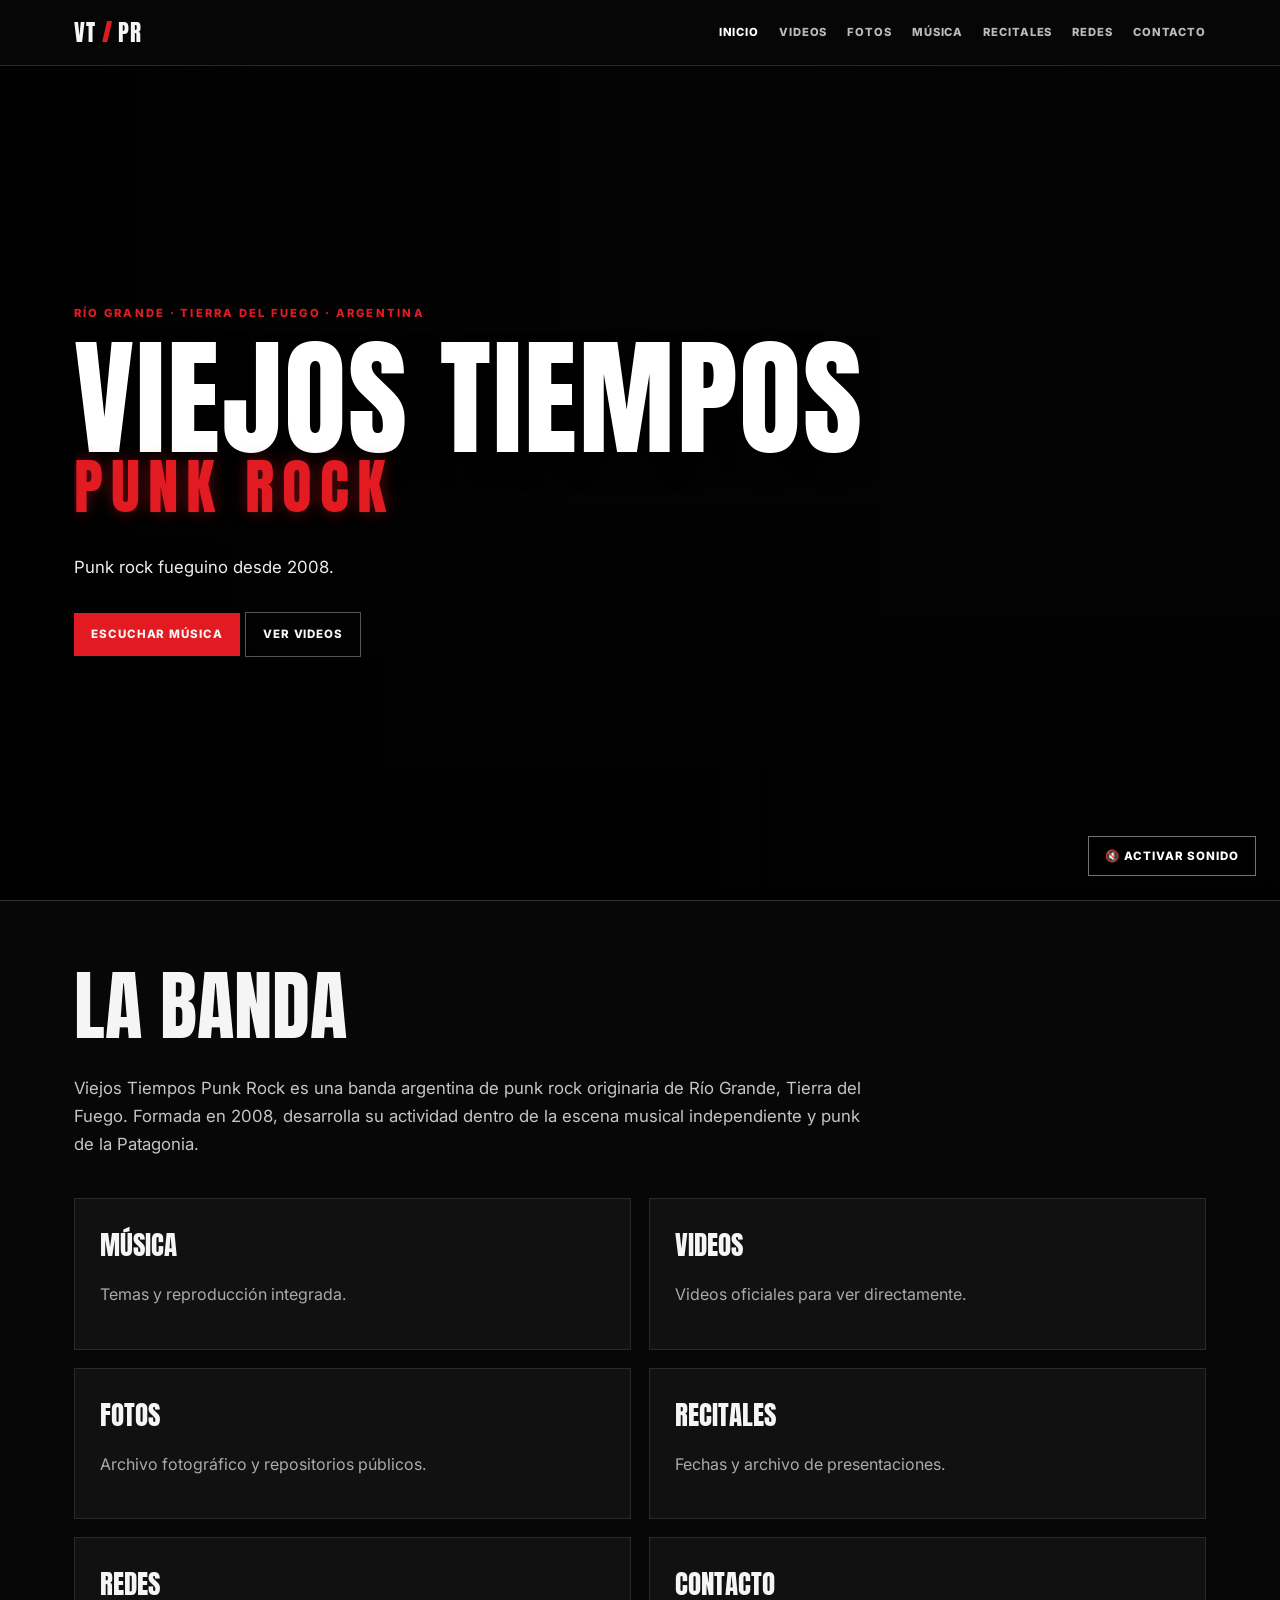
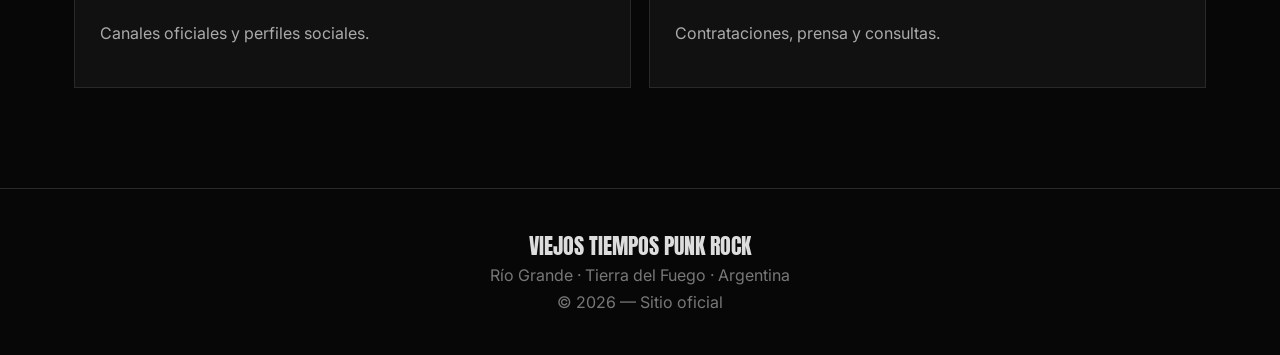
==== index.html @ c5696d88 "Refine hero title with Punk Rock light sweep" ====
<!doctype html><html lang="es"><head><meta charset="utf-8"><meta name="viewport" content="width=device-width,initial-scale=1"><title>Viejos Tiempos Punk Rock | Sitio Oficial</title><meta name="description" content="Viejos Tiempos Punk Rock — Río Grande, Tierra del Fuego, Argentina."><link rel="stylesheet" href="styles.css"><style>
.cinematic{min-height:calc(100vh - 65px);position:relative;overflow:hidden;background:#050505}.hero-video{position:absolute;inset:0;overflow:hidden;background:#050505}.hero-video video{position:absolute;inset:0;width:100%;height:100%;object-fit:cover}.hero-vignette{position:absolute;inset:0;background:linear-gradient(90deg,rgba(0,0,0,.86) 0%,rgba(0,0,0,.45) 50%,rgba(0,0,0,.25) 100%),linear-gradient(0deg,rgba(0,0,0,.8),transparent 55%);z-index:1}.hero-content{position:relative;z-index:2}.cinematic h1{text-shadow:0 5px 30px #000}.cinematic .lead{color:#eee}.hero-title{display:inline-flex;flex-direction:column;align-items:flex-start;position:relative;overflow:hidden;padding:10px 18px 14px 0}.hero-title span{position:relative;display:block;line-height:.86;text-transform:uppercase}.hero-title .title-main{font-size:1em;color:#fff;letter-spacing:.015em}.hero-title .title-sub{font-size:.48em;color:#e21b23;letter-spacing:.13em;margin-top:.12em;text-shadow:0 0 16px rgba(226,27,35,.42)}.hero-title:after{content:"";position:absolute;top:-25%;left:-38%;width:16%;height:150%;transform:skewX(-18deg);background:linear-gradient(90deg,transparent,rgba(255,255,255,.95),transparent);filter:blur(5px);opacity:0;pointer-events:none;animation:titleSweep 5.8s ease-in-out infinite}@keyframes titleSweep{0%,70%{left:-38%;opacity:0}76%{opacity:0}80%{opacity:.72}89%{left:118%;opacity:.12}94%,100%{left:118%;opacity:0}}@media(prefers-reduced-motion:reduce){.hero-title:after{animation:none}}.sound-toggle{position:absolute;right:24px;bottom:24px;z-index:4;background:rgba(0,0,0,.7);border:1px solid rgba(255,255,255,.45);color:#fff;padding:12px 16px;font:800 .72rem Inter,Arial,sans-serif;text-transform:uppercase;letter-spacing:.08em;cursor:pointer;backdrop-filter:blur(8px)}.sound-toggle:hover{border-color:#e21b23}.image-hero{background-size:cover;background-position:center;position:relative}.image-hero:after{content:"";position:absolute;inset:0;background:linear-gradient(90deg,rgba(0,0,0,.82),rgba(0,0,0,.3)),linear-gradient(0deg,rgba(0,0,0,.7),transparent)}.image-hero .hero-in{position:relative;z-index:1}
</style></head><body><nav class="top"><div class="nav"><a class="logo" href="index.html">VT <b>/</b> PR</a><div class="links"><a class="active" href="index.html">Inicio</a><a href="videos.html">Videos</a><a href="fotos.html">Fotos</a><a href="musica.html">Música</a><a href="recitales.html">Recitales</a><a href="redes.html">Redes</a><a href="contacto.html">Contacto</a></div></div></nav><header class="hero cinematic">
<div class="hero-video" aria-hidden="true"><video id="heroClip" autoplay muted loop playsinline preload="auto"><source src="hero/clip.mp4" type="video/mp4"></video></div>
<div class="hero-vignette"></div>
<div class="hero-in hero-content"><div class="eyebrow">Río Grande · Tierra del Fuego · Argentina</div><h1 class="hero-title"><span class="title-main">Viejos Tiempos</span><span class="title-sub">Punk Rock</span></h1><p class="lead">Punk rock fueguino desde 2008.</p><div style="margin-top:25px"><a class="btn" href="musica.html">Escuchar música</a><a class="btn alt" href="videos.html">Ver videos</a></div></div>
<button class="sound-toggle" id="soundToggle" type="button" aria-label="Activar sonido">🔇 Activar sonido</button>
</header>
<script>
(function(){const v=document.getElementById('heroClip'),b=document.getElementById('soundToggle');b.addEventListener('click',function(){v.muted=!v.muted;b.textContent=v.muted?'🔇 Activar sonido':'🔊 Silenciar';b.setAttribute('aria-label',v.muted?'Activar sonido':'Silenciar');if(!v.muted)v.play().catch(()=>{});});})();
</script>
<main><h2>La banda</h2><p class="lead">Viejos Tiempos Punk Rock es una banda argentina de punk rock originaria de Río Grande, Tierra del Fuego. Formada en 2008, desarrolla su actividad dentro de la escena musical independiente y punk de la Patagonia.</p><div class="grid" style="margin-top:40px"><a class="card" href="musica.html"><h3>Música</h3><p>Temas y reproducción integrada.</p></a><a class="card" href="videos.html"><h3>Videos</h3><p>Videos oficiales para ver directamente.</p></a><a class="card" href="fotos.html"><h3>Fotos</h3><p>Archivo fotográfico y repositorios públicos.</p></a><a class="card" href="recitales.html"><h3>Recitales</h3><p>Fechas y archivo de presentaciones.</p></a><a class="card" href="redes.html"><h3>Redes</h3><p>Canales oficiales y perfiles sociales.</p></a><a class="card" href="contacto.html"><h3>Contacto</h3><p>Contrataciones, prensa y consultas.</p></a></div></main><footer><div class="footname">VIEJOS TIEMPOS PUNK ROCK</div>Río Grande · Tierra del Fuego · Argentina<br>© 2026 — Sitio oficial</footer></body></html>
---- styles.css ----
@import url('https://fonts.googleapis.com/css2?family=Anton&family=Inter:wght@400;500;600;700;800&display=swap');
:root{--bg:#070707;--panel:#111;--text:#f5f5f5;--muted:#aaa;--red:#e21b23;--line:#292929;--max:1180px}*{box-sizing:border-box}html{scroll-behavior:smooth}body{margin:0;background:var(--bg);color:var(--text);font-family:Inter,Arial,sans-serif;line-height:1.65}a{color:inherit;text-decoration:none}.top{position:sticky;top:0;z-index:20;background:rgba(7,7,7,.95);backdrop-filter:blur(12px);border-bottom:1px solid var(--line)}.nav{max-width:var(--max);margin:auto;padding:15px 24px;display:flex;align-items:center;justify-content:space-between;gap:25px}.logo{font:1.45rem Anton,Impact,sans-serif;letter-spacing:.04em}.logo b{color:var(--red)}.links{display:flex;gap:20px;flex-wrap:wrap}.links a{font-size:.7rem;font-weight:800;text-transform:uppercase;letter-spacing:.08em;color:#bbb}.links a:hover,.active{color:#fff!important}.hero{min-height:52vh;display:flex;align-items:end;background:radial-gradient(circle at 70% 20%,#333 0,#111 38%,#070707 75%);border-bottom:1px solid #333}.hero-in{width:min(var(--max),100%);margin:auto;padding:70px 24px}.eyebrow{color:var(--red);font-size:.7rem;font-weight:800;letter-spacing:.2em;text-transform:uppercase}.hero h1{font:clamp(4rem,10vw,8rem)/.86 Anton,Impact,sans-serif;text-transform:uppercase;margin:10px 0}.hero h1 span{color:var(--red)}main{max-width:var(--max);margin:auto;padding:70px 24px 100px}h2{font:clamp(2.7rem,6vw,5rem)/.9 Anton,Impact,sans-serif;text-transform:uppercase;margin:0 0 35px}.lead{max-width:800px;color:#c5c5c5;font-size:1.05rem}.grid{display:grid;grid-template-columns:repeat(2,1fr);gap:18px}.card{background:var(--panel);border:1px solid var(--line);padding:25px}.card h3{font:1.7rem Anton,Impact,sans-serif;text-transform:uppercase;margin:0 0 8px}.card p{color:#aaa}.btn{display:inline-block;background:var(--red);padding:12px 17px;margin:5px 5px 5px 0;font-size:.72rem;font-weight:800;text-transform:uppercase;letter-spacing:.08em}.btn.alt{background:transparent;border:1px solid #555}.video-grid{display:grid;grid-template-columns:repeat(2,1fr);gap:22px}.video{background:var(--panel);border:1px solid var(--line);overflow:hidden}.video iframe{display:block;width:100%;aspect-ratio:16/9;border:0}.video h3{font:1.3rem Anton,Impact,sans-serif;text-transform:uppercase;padding:15px 18px;margin:0}.gallery{display:grid;grid-template-columns:repeat(3,1fr);gap:15px}.photo{background:#111;border:1px solid var(--line);overflow:hidden}.photo img{width:100%;aspect-ratio:4/3;object-fit:cover;display:block}.photo p{padding:12px 15px;margin:0;color:#aaa;font-size:.85rem}.tracklist{display:grid;gap:10px}.track{display:grid;grid-template-columns:55px 1fr auto;align-items:center;gap:15px;background:var(--panel);border:1px solid var(--line);padding:12px 15px}.num{color:var(--red);font-weight:800}.track span{color:#bbb}.track a{font-size:.7rem;font-weight:800;text-transform:uppercase;border:1px solid #555;padding:8px 10px}.spotify{margin:25px 0;border-radius:12px;overflow:hidden}.socials{display:grid;grid-template-columns:repeat(3,1fr);gap:15px}.social{padding:25px;background:var(--panel);border:1px solid var(--line);font:1.6rem Anton,Impact,sans-serif;text-transform:uppercase}.social small{display:block;font:12px Inter,Arial,sans-serif;color:#999;margin-top:5px}.contact{display:grid;grid-template-columns:1fr 1fr;gap:20px}.bigmail{font-size:clamp(1.3rem,3vw,2rem);word-break:break-word;color:#fff}.dates{border-top:1px solid var(--line)}.date{display:grid;grid-template-columns:120px 1fr auto;gap:20px;padding:22px 0;border-bottom:1px solid var(--line)}.date strong{color:var(--red);font-size:1.1rem}.date p{margin:0}.date small{color:#999}footer{border-top:1px solid var(--line);padding:40px 24px;text-align:center;color:#777}.footname{font:1.4rem Anton,Impact,sans-serif;color:#ddd}@media(max-width:750px){.grid,.video-grid,.gallery,.socials,.contact{grid-template-columns:1fr}.nav{align-items:flex-start}.links{gap:10px}.logo{display:none}.date{grid-template-columns:80px 1fr}.date a{grid-column:2}.track{grid-template-columns:35px 1fr}.track a{grid-column:2;justify-self:start}}.album-player{display:grid;grid-template-columns:330px 1fr;background:var(--panel);border:1px solid var(--line);margin:0 0 22px;min-height:330px}.album-art{padding:25px;display:flex;flex-direction:column;justify-content:flex-end;position:relative;overflow:hidden;background:linear-gradient(145deg,#303030,#090909);border-right:1px solid var(--line)}.album-art:after{content:"";position:absolute;width:220px;height:220px;border:35px solid var(--red);border-radius:50%;right:-90px;top:-70px}.album-year,.album-name{position:relative;z-index:1;font-family:Anton,Impact,sans-serif}.album-year{font-size:4rem;color:var(--red);line-height:.8}.album-name{font-size:2.6rem;line-height:.9;text-transform:uppercase}.album-info{padding:30px}.album-info h2{margin:5px 0;font-size:2.8rem}.album-info p{color:#aaa}.track-mini{display:grid;grid-template-columns:1fr 1fr;gap:8px;margin:15px 0}.track-mini a{background:#191919;border:1px solid #333;padding:10px 12px;color:#ddd;font-size:.78rem}.track-mini a:hover{border-color:var(--red);color:#fff}.spotify{margin:18px 0;border-radius:12px;overflow:hidden}@media(max-width:750px){.album-player{grid-template-columns:1fr}.album-art{min-height:260px;border-right:0;border-bottom:1px solid var(--line)}.track-mini{grid-template-columns:1fr}}
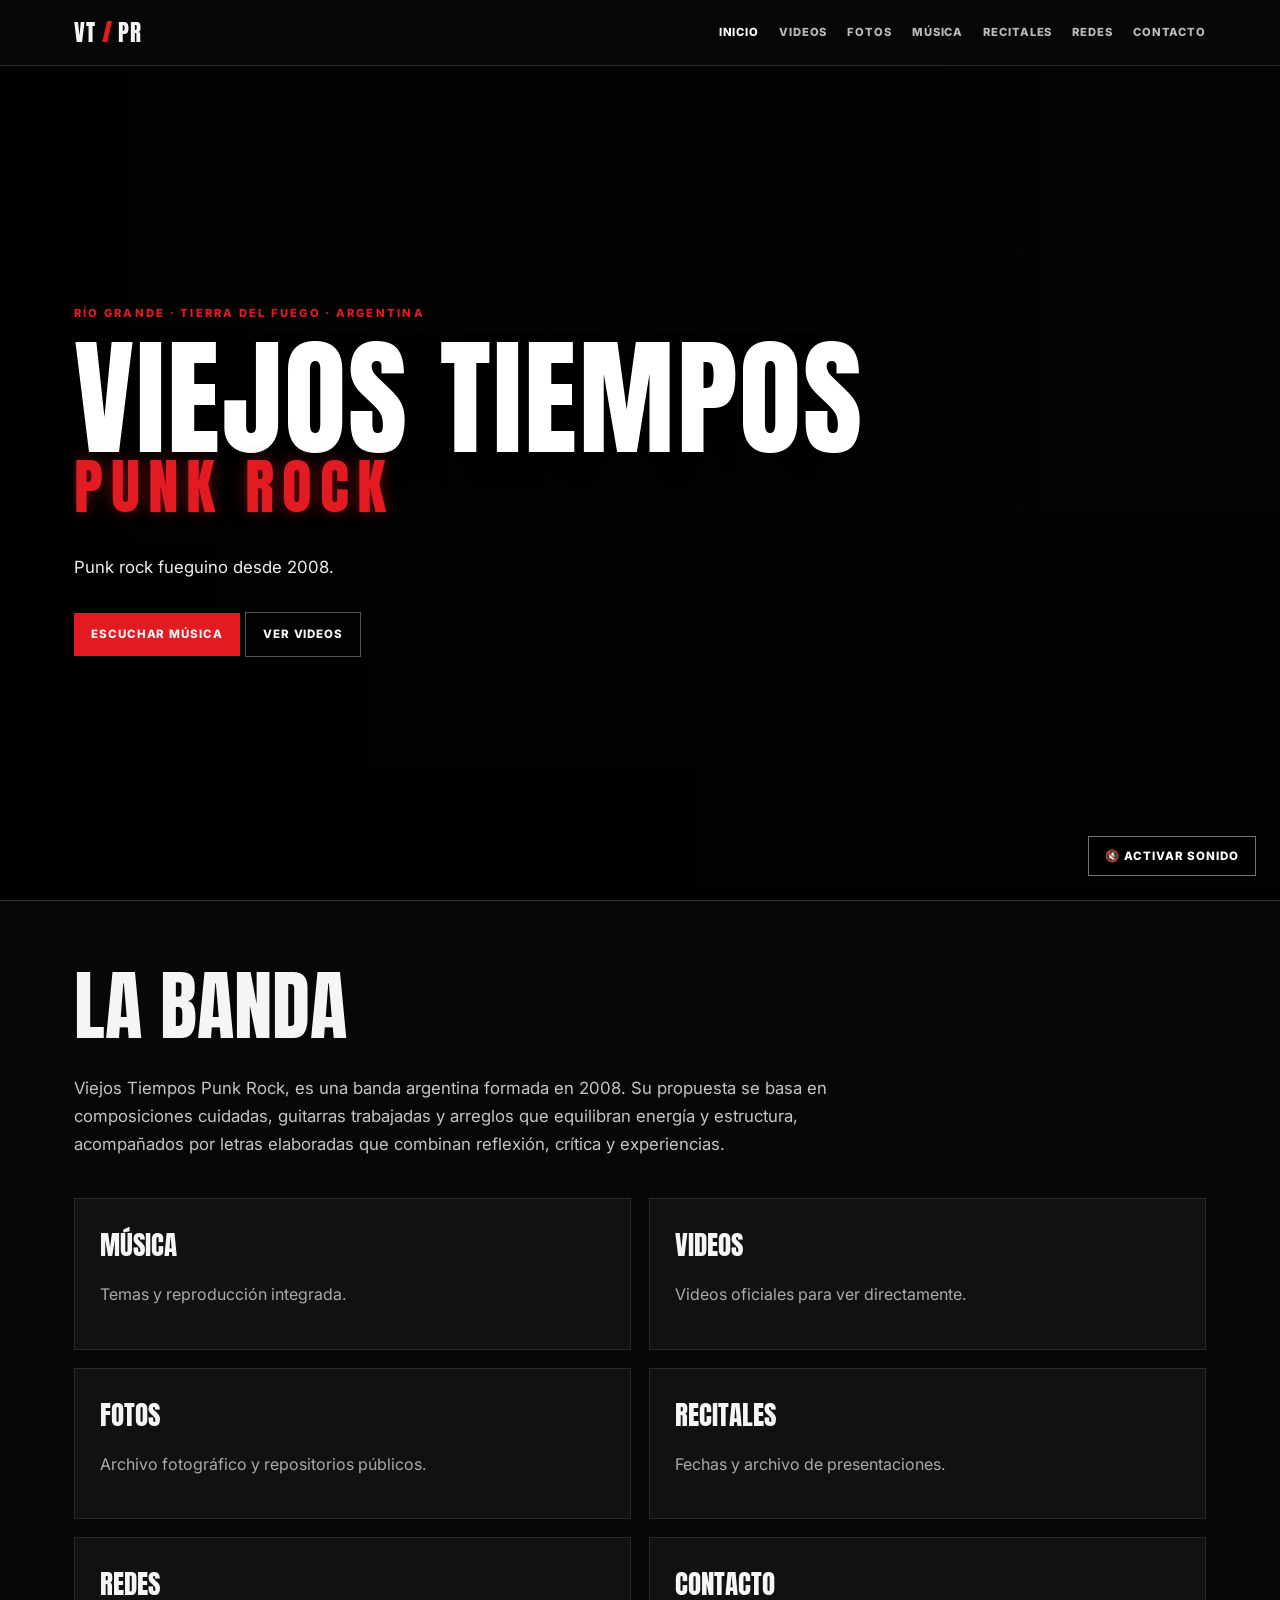
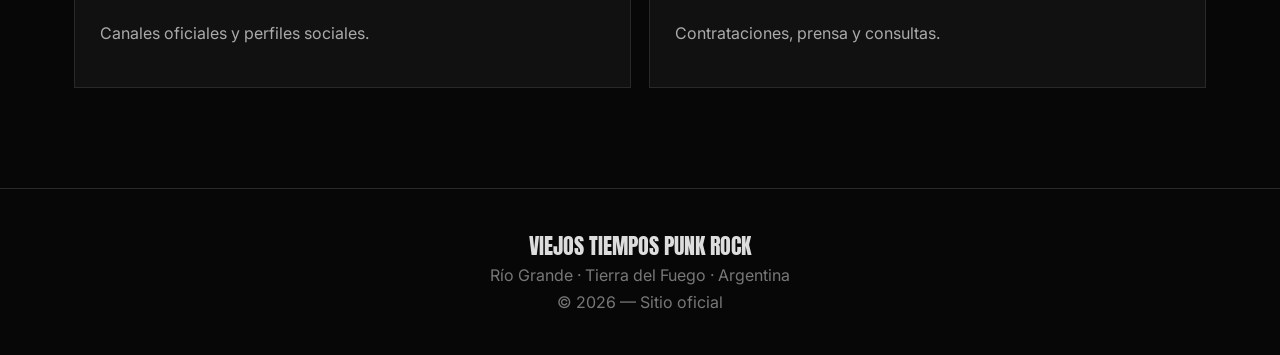
==== commit 096f91c6: "Actualizar presentación de la banda" ====
--- a/index.html
+++ b/index.html
@@ -1,5 +1,5 @@
 <!doctype html><html lang="es"><head><meta charset="utf-8"><meta name="viewport" content="width=device-width,initial-scale=1"><title>Viejos Tiempos Punk Rock | Sitio Oficial</title><meta name="description" content="Viejos Tiempos Punk Rock — Río Grande, Tierra del Fuego, Argentina."><link rel="stylesheet" href="styles.css"><style>
-.cinematic{min-height:calc(100vh - 65px);position:relative;overflow:hidden;background:#050505}.hero-video{position:absolute;inset:0;overflow:hidden;background:#050505}.hero-video video{position:absolute;inset:0;width:100%;height:100%;object-fit:cover}.hero-vignette{position:absolute;inset:0;background:linear-gradient(90deg,rgba(0,0,0,.86) 0%,rgba(0,0,0,.45) 50%,rgba(0,0,0,.25) 100%),linear-gradient(0deg,rgba(0,0,0,.8),transparent 55%);z-index:1}.hero-content{position:relative;z-index:2}.cinematic h1{text-shadow:0 5px 30px #000}.cinematic .lead{color:#eee}.hero-title{display:inline-flex;flex-direction:column;align-items:flex-start;position:relative;overflow:hidden;padding:10px 18px 14px 0}.hero-title span{position:relative;display:block;line-height:.86;text-transform:uppercase}.hero-title .title-main{font-size:1em;color:#fff;letter-spacing:.015em}.hero-title .title-sub{font-size:.48em;color:#e21b23;letter-spacing:.13em;margin-top:.12em;text-shadow:0 0 16px rgba(226,27,35,.42)}.hero-title:after{content:"";position:absolute;top:-25%;left:-38%;width:16%;height:150%;transform:skewX(-18deg);background:linear-gradient(90deg,transparent,rgba(255,255,255,.95),transparent);filter:blur(5px);opacity:0;pointer-events:none;animation:titleSweep 5.8s ease-in-out infinite}@keyframes titleSweep{0%,70%{left:-38%;opacity:0}76%{opacity:0}80%{opacity:.72}89%{left:118%;opacity:.12}94%,100%{left:118%;opacity:0}}@media(prefers-reduced-motion:reduce){.hero-title:after{animation:none}}.sound-toggle{position:absolute;right:24px;bottom:24px;z-index:4;background:rgba(0,0,0,.7);border:1px solid rgba(255,255,255,.45);color:#fff;padding:12px 16px;font:800 .72rem Inter,Arial,sans-serif;text-transform:uppercase;letter-spacing:.08em;cursor:pointer;backdrop-filter:blur(8px)}.sound-toggle:hover{border-color:#e21b23}.image-hero{background-size:cover;background-position:center;position:relative}.image-hero:after{content:"";position:absolute;inset:0;background:linear-gradient(90deg,rgba(0,0,0,.82),rgba(0,0,0,.3)),linear-gradient(0deg,rgba(0,0,0,.7),transparent)}.image-hero .hero-in{position:relative;z-index:1}
+.cinematic{min-height:calc(100vh - 65px);position:relative;overflow:hidden;background:#050505}.hero-video{position:absolute;inset:0;overflow:hidden;background:#050505}.hero-video video{position:absolute;inset:0;width:100%;height:100%;object-fit:cover}.hero-vignette{position:absolute;inset:0;background:linear-gradient(90deg,rgba(0,0,0,.86) 0%,rgba(0,0,0,.45) 50%,rgba(0,0,0,.25) 100%),linear-gradient(0deg,rgba(0,0,0,.8),transparent 55%);z-index:1}.hero-content{position:relative;z-index:2}.cinematic h1{text-shadow:0 5px 30px #000}.cinematic .lead{color:#eee}.hero-title{display:inline-flex;flex-direction:column;align-items:flex-start;position:relative;overflow:hidden;padding:10px 18px 14px 0}.hero-title span{position:relative;display:block;line-height:.86;text-transform:uppercase}.hero-title .title-main{font-size:1em;color:#fff;letter-spacing:.015em}.hero-title .title-sub{font-size:.48em;color:#e21b23;letter-spacing:.13em;margin-top:.12em;text-shadow:0 0 16px rgba(226,27,35,.42)}.hero-title .title-main,.hero-title .title-sub{animation:titleGlow 5.5s ease-in-out infinite}.hero-title .title-sub{animation-delay:.25s}@keyframes titleGlow{0%,68%,100%{filter:brightness(1);text-shadow:inherit}76%{filter:brightness(1.12);text-shadow:0 0 10px rgba(255,255,255,.2),0 0 24px rgba(255,255,255,.08)}82%{filter:brightness(1.35);text-shadow:0 0 14px rgba(255,255,255,.42),0 0 32px rgba(255,255,255,.14)}88%{filter:brightness(1);text-shadow:inherit}}@media(prefers-reduced-motion:reduce){.hero-title .title-main,.hero-title .title-sub{animation:none}}.sound-toggle{position:absolute;right:24px;bottom:24px;z-index:4;background:rgba(0,0,0,.7);border:1px solid rgba(255,255,255,.45);color:#fff;padding:12px 16px;font:800 .72rem Inter,Arial,sans-serif;text-transform:uppercase;letter-spacing:.08em;cursor:pointer;backdrop-filter:blur(8px)}.sound-toggle:hover{border-color:#e21b23}.image-hero{background-size:cover;background-position:center;position:relative}.image-hero:after{content:"";position:absolute;inset:0;background:linear-gradient(90deg,rgba(0,0,0,.82),rgba(0,0,0,.3)),linear-gradient(0deg,rgba(0,0,0,.7),transparent)}.image-hero .hero-in{position:relative;z-index:1}
 </style></head><body><nav class="top"><div class="nav"><a class="logo" href="index.html">VT <b>/</b> PR</a><div class="links"><a class="active" href="index.html">Inicio</a><a href="videos.html">Videos</a><a href="fotos.html">Fotos</a><a href="musica.html">Música</a><a href="recitales.html">Recitales</a><a href="redes.html">Redes</a><a href="contacto.html">Contacto</a></div></div></nav><header class="hero cinematic">
 <div class="hero-video" aria-hidden="true"><video id="heroClip" autoplay muted loop playsinline preload="auto"><source src="hero/clip.mp4" type="video/mp4"></video></div>
 <div class="hero-vignette"></div>
@@ -9,4 +9,4 @@
 <script>
 (function(){const v=document.getElementById('heroClip'),b=document.getElementById('soundToggle');b.addEventListener('click',function(){v.muted=!v.muted;b.textContent=v.muted?'🔇 Activar sonido':'🔊 Silenciar';b.setAttribute('aria-label',v.muted?'Activar sonido':'Silenciar');if(!v.muted)v.play().catch(()=>{});});})();
 </script>
-<main><h2>La banda</h2><p class="lead">Viejos Tiempos Punk Rock es una banda argentina de punk rock originaria de Río Grande, Tierra del Fuego. Formada en 2008, desarrolla su actividad dentro de la escena musical independiente y punk de la Patagonia.</p><div class="grid" style="margin-top:40px"><a class="card" href="musica.html"><h3>Música</h3><p>Temas y reproducción integrada.</p></a><a class="card" href="videos.html"><h3>Videos</h3><p>Videos oficiales para ver directamente.</p></a><a class="card" href="fotos.html"><h3>Fotos</h3><p>Archivo fotográfico y repositorios públicos.</p></a><a class="card" href="recitales.html"><h3>Recitales</h3><p>Fechas y archivo de presentaciones.</p></a><a class="card" href="redes.html"><h3>Redes</h3><p>Canales oficiales y perfiles sociales.</p></a><a class="card" href="contacto.html"><h3>Contacto</h3><p>Contrataciones, prensa y consultas.</p></a></div></main><footer><div class="footname">VIEJOS TIEMPOS PUNK ROCK</div>Río Grande · Tierra del Fuego · Argentina<br>© 2026 — Sitio oficial</footer></body></html>+<main><h2>La banda</h2><p class="lead">Viejos Tiempos Punk Rock, es una banda argentina formada en 2008. Su propuesta se basa en composiciones cuidadas, guitarras trabajadas y arreglos que equilibran energía y estructura, acompañados por letras elaboradas que combinan reflexión, crítica y experiencias.</p><div class="grid" style="margin-top:40px"><a class="card" href="musica.html"><h3>Música</h3><p>Temas y reproducción integrada.</p></a><a class="card" href="videos.html"><h3>Videos</h3><p>Videos oficiales para ver directamente.</p></a><a class="card" href="fotos.html"><h3>Fotos</h3><p>Archivo fotográfico y repositorios públicos.</p></a><a class="card" href="recitales.html"><h3>Recitales</h3><p>Fechas y archivo de presentaciones.</p></a><a class="card" href="redes.html"><h3>Redes</h3><p>Canales oficiales y perfiles sociales.</p></a><a class="card" href="contacto.html"><h3>Contacto</h3><p>Contrataciones, prensa y consultas.</p></a></div></main><footer><div class="footname">VIEJOS TIEMPOS PUNK ROCK</div>Río Grande · Tierra del Fuego · Argentina<br>© 2026 — Sitio oficial</footer></body></html>
--- a/styles.css
+++ b/styles.css
@@ -1,2 +1,3 @@
 @import url('https://fonts.googleapis.com/css2?family=Anton&family=Inter:wght@400;500;600;700;800&display=swap');
-:root{--bg:#070707;--panel:#111;--text:#f5f5f5;--muted:#aaa;--red:#e21b23;--line:#292929;--max:1180px}*{box-sizing:border-box}html{scroll-behavior:smooth}body{margin:0;background:var(--bg);color:var(--text);font-family:Inter,Arial,sans-serif;line-height:1.65}a{color:inherit;text-decoration:none}.top{position:sticky;top:0;z-index:20;background:rgba(7,7,7,.95);backdrop-filter:blur(12px);border-bottom:1px solid var(--line)}.nav{max-width:var(--max);margin:auto;padding:15px 24px;display:flex;align-items:center;justify-content:space-between;gap:25px}.logo{font:1.45rem Anton,Impact,sans-serif;letter-spacing:.04em}.logo b{color:var(--red)}.links{display:flex;gap:20px;flex-wrap:wrap}.links a{font-size:.7rem;font-weight:800;text-transform:uppercase;letter-spacing:.08em;color:#bbb}.links a:hover,.active{color:#fff!important}.hero{min-height:52vh;display:flex;align-items:end;background:radial-gradient(circle at 70% 20%,#333 0,#111 38%,#070707 75%);border-bottom:1px solid #333}.hero-in{width:min(var(--max),100%);margin:auto;padding:70px 24px}.eyebrow{color:var(--red);font-size:.7rem;font-weight:800;letter-spacing:.2em;text-transform:uppercase}.hero h1{font:clamp(4rem,10vw,8rem)/.86 Anton,Impact,sans-serif;text-transform:uppercase;margin:10px 0}.hero h1 span{color:var(--red)}main{max-width:var(--max);margin:auto;padding:70px 24px 100px}h2{font:clamp(2.7rem,6vw,5rem)/.9 Anton,Impact,sans-serif;text-transform:uppercase;margin:0 0 35px}.lead{max-width:800px;color:#c5c5c5;font-size:1.05rem}.grid{display:grid;grid-template-columns:repeat(2,1fr);gap:18px}.card{background:var(--panel);border:1px solid var(--line);padding:25px}.card h3{font:1.7rem Anton,Impact,sans-serif;text-transform:uppercase;margin:0 0 8px}.card p{color:#aaa}.btn{display:inline-block;background:var(--red);padding:12px 17px;margin:5px 5px 5px 0;font-size:.72rem;font-weight:800;text-transform:uppercase;letter-spacing:.08em}.btn.alt{background:transparent;border:1px solid #555}.video-grid{display:grid;grid-template-columns:repeat(2,1fr);gap:22px}.video{background:var(--panel);border:1px solid var(--line);overflow:hidden}.video iframe{display:block;width:100%;aspect-ratio:16/9;border:0}.video h3{font:1.3rem Anton,Impact,sans-serif;text-transform:uppercase;padding:15px 18px;margin:0}.gallery{display:grid;grid-template-columns:repeat(3,1fr);gap:15px}.photo{background:#111;border:1px solid var(--line);overflow:hidden}.photo img{width:100%;aspect-ratio:4/3;object-fit:cover;display:block}.photo p{padding:12px 15px;margin:0;color:#aaa;font-size:.85rem}.tracklist{display:grid;gap:10px}.track{display:grid;grid-template-columns:55px 1fr auto;align-items:center;gap:15px;background:var(--panel);border:1px solid var(--line);padding:12px 15px}.num{color:var(--red);font-weight:800}.track span{color:#bbb}.track a{font-size:.7rem;font-weight:800;text-transform:uppercase;border:1px solid #555;padding:8px 10px}.spotify{margin:25px 0;border-radius:12px;overflow:hidden}.socials{display:grid;grid-template-columns:repeat(3,1fr);gap:15px}.social{padding:25px;background:var(--panel);border:1px solid var(--line);font:1.6rem Anton,Impact,sans-serif;text-transform:uppercase}.social small{display:block;font:12px Inter,Arial,sans-serif;color:#999;margin-top:5px}.contact{display:grid;grid-template-columns:1fr 1fr;gap:20px}.bigmail{font-size:clamp(1.3rem,3vw,2rem);word-break:break-word;color:#fff}.dates{border-top:1px solid var(--line)}.date{display:grid;grid-template-columns:120px 1fr auto;gap:20px;padding:22px 0;border-bottom:1px solid var(--line)}.date strong{color:var(--red);font-size:1.1rem}.date p{margin:0}.date small{color:#999}footer{border-top:1px solid var(--line);padding:40px 24px;text-align:center;color:#777}.footname{font:1.4rem Anton,Impact,sans-serif;color:#ddd}@media(max-width:750px){.grid,.video-grid,.gallery,.socials,.contact{grid-template-columns:1fr}.nav{align-items:flex-start}.links{gap:10px}.logo{display:none}.date{grid-template-columns:80px 1fr}.date a{grid-column:2}.track{grid-template-columns:35px 1fr}.track a{grid-column:2;justify-self:start}}.album-player{display:grid;grid-template-columns:330px 1fr;background:var(--panel);border:1px solid var(--line);margin:0 0 22px;min-height:330px}.album-art{padding:25px;display:flex;flex-direction:column;justify-content:flex-end;position:relative;overflow:hidden;background:linear-gradient(145deg,#303030,#090909);border-right:1px solid var(--line)}.album-art:after{content:"";position:absolute;width:220px;height:220px;border:35px solid var(--red);border-radius:50%;right:-90px;top:-70px}.album-year,.album-name{position:relative;z-index:1;font-family:Anton,Impact,sans-serif}.album-year{font-size:4rem;color:var(--red);line-height:.8}.album-name{font-size:2.6rem;line-height:.9;text-transform:uppercase}.album-info{padding:30px}.album-info h2{margin:5px 0;font-size:2.8rem}.album-info p{color:#aaa}.track-mini{display:grid;grid-template-columns:1fr 1fr;gap:8px;margin:15px 0}.track-mini a{background:#191919;border:1px solid #333;padding:10px 12px;color:#ddd;font-size:.78rem}.track-mini a:hover{border-color:var(--red);color:#fff}.spotify{margin:18px 0;border-radius:12px;overflow:hidden}@media(max-width:750px){.album-player{grid-template-columns:1fr}.album-art{min-height:260px;border-right:0;border-bottom:1px solid var(--line)}.track-mini{grid-template-columns:1fr}}+:root{--bg:#070707;--panel:#111;--text:#f5f5f5;--muted:#aaa;--red:#e21b23;--line:#292929;--max:1180px}*{box-sizing:border-box}html{scroll-behavior:smooth}body{margin:0;background:var(--bg);color:var(--text);font-family:Inter,Arial,sans-serif;line-height:1.65}a{color:inherit;text-decoration:none}.top{position:sticky;top:0;z-index:20;background:rgba(7,7,7,.95);backdrop-filter:blur(12px);border-bottom:1px solid var(--line)}.nav{max-width:var(--max);margin:auto;padding:15px 24px;display:flex;align-items:center;justify-content:space-between;gap:25px}.logo{font:1.45rem Anton,Impact,sans-serif;letter-spacing:.04em}.logo b{color:var(--red)}.links{display:flex;gap:20px;flex-wrap:wrap}.links a{font-size:.7rem;font-weight:800;text-transform:uppercase;letter-spacing:.08em;color:#bbb;transition:color .5s ease}.links a:hover,.active{color:#fff!important}.hero{min-height:52vh;display:flex;align-items:end;background:radial-gradient(circle at 70% 20%,#333 0,#111 38%,#070707 75%);border-bottom:1px solid #333}.hero-in{width:min(var(--max),100%);margin:auto;padding:70px 24px}.eyebrow{color:var(--red);font-size:.7rem;font-weight:800;letter-spacing:.2em;text-transform:uppercase}.hero h1{font:clamp(4rem,10vw,8rem)/.86 Anton,Impact,sans-serif;text-transform:uppercase;margin:10px 0}.hero h1 span{color:var(--red)}main{max-width:var(--max);margin:auto;padding:70px 24px 100px}h2{font:clamp(2.7rem,6vw,5rem)/.9 Anton,Impact,sans-serif;text-transform:uppercase;margin:0 0 35px}.lead{max-width:800px;color:#c5c5c5;font-size:1.05rem}.grid{display:grid;grid-template-columns:repeat(2,1fr);gap:18px}.card{background:var(--panel);border:1px solid var(--line);padding:25px}.card h3{font:1.7rem Anton,Impact,sans-serif;text-transform:uppercase;margin:0 0 8px}.card p{color:#aaa}.btn{display:inline-block;background:var(--red);padding:12px 17px;margin:5px 5px 5px 0;font-size:.72rem;font-weight:800;text-transform:uppercase;letter-spacing:.08em}.btn.alt{background:transparent;border:1px solid #555}.video-grid{display:grid;grid-template-columns:repeat(2,1fr);gap:22px}.video{background:var(--panel);border:1px solid var(--line);overflow:hidden}.video iframe{display:block;width:100%;aspect-ratio:16/9;border:0}.video h3{font:1.3rem Anton,Impact,sans-serif;text-transform:uppercase;padding:15px 18px;margin:0}.gallery{display:grid;grid-template-columns:repeat(3,1fr);gap:15px}.photo{background:#111;border:1px solid var(--line);overflow:hidden}.photo img{width:100%;aspect-ratio:4/3;object-fit:cover;display:block}.photo p{padding:12px 15px;margin:0;color:#aaa;font-size:.85rem}.tracklist{display:grid;gap:10px}.track{display:grid;grid-template-columns:55px 1fr auto;align-items:center;gap:15px;background:var(--panel);border:1px solid var(--line);padding:12px 15px}.num{color:var(--red);font-weight:800}.track span{color:#bbb}.track a{font-size:.7rem;font-weight:800;text-transform:uppercase;border:1px solid #555;padding:8px 10px}.spotify{margin:25px 0;border-radius:12px;overflow:hidden}.socials{display:grid;grid-template-columns:repeat(3,1fr);gap:15px}.social{padding:25px;background:var(--panel);border:1px solid var(--line);font:1.6rem Anton,Impact,sans-serif;text-transform:uppercase}.social small{display:block;font:12px Inter,Arial,sans-serif;color:#999;margin-top:5px}.contact{display:grid;grid-template-columns:1fr 1fr;gap:20px}.bigmail{font-size:clamp(1.3rem,3vw,2rem);word-break:break-word;color:#fff}.dates{border-top:1px solid var(--line)}.date{display:grid;grid-template-columns:120px 1fr auto;gap:20px;padding:22px 0;border-bottom:1px solid var(--line)}.date strong{color:var(--red);font-size:1.1rem}.date p{margin:0}.date small{color:#999}footer{border-top:1px solid var(--line);padding:40px 24px;text-align:center;color:#777}.footname{font:1.4rem Anton,Impact,sans-serif;color:#ddd}@media(max-width:750px){.grid,.video-grid,.gallery,.socials,.contact{grid-template-columns:1fr}.nav{align-items:flex-start}.links{gap:10px}.logo{display:none}.date{grid-template-columns:80px 1fr}.date a{grid-column:2}.track{grid-template-columns:35px 1fr}.track a{grid-column:2;justify-self:start}}.album-player{display:grid;grid-template-columns:330px 1fr;background:var(--panel);border:1px solid var(--line);margin:0 0 22px;min-height:330px}.album-art{padding:25px;display:flex;flex-direction:column;justify-content:flex-end;position:relative;overflow:hidden;background:linear-gradient(145deg,#303030,#090909);border-right:1px solid var(--line)}.album-art:after{content:"";position:absolute;width:220px;height:220px;border:35px solid var(--red);border-radius:50%;right:-90px;top:-70px}.album-year,.album-name{position:relative;z-index:1;font-family:Anton,Impact,sans-serif}.album-year{font-size:4rem;color:var(--red);line-height:.8}.album-name{font-size:2.6rem;line-height:.9;text-transform:uppercase}.album-info{padding:30px}.album-info h2{margin:5px 0;font-size:2.8rem}.album-info p{color:#aaa}.track-mini{display:grid;grid-template-columns:1fr 1fr;gap:8px;margin:15px 0}.track-mini a{background:#191919;border:1px solid #333;padding:10px 12px;color:#ddd;font-size:.78rem}.track-mini a:hover{border-color:var(--red);color:#fff}.spotify{margin:18px 0;border-radius:12px;overflow:hidden}@media(max-width:750px){.album-player{grid-template-columns:1fr}.album-art{min-height:260px;border-right:0;border-bottom:1px solid var(--line)}.track-mini{grid-template-columns:1fr}}
+.image-hero{min-height:62vh;background-size:cover;background-position:center center;position:relative}.image-hero:after{content:"";position:absolute;inset:0;background:linear-gradient(90deg,rgba(0,0,0,.82),rgba(0,0,0,.3)),linear-gradient(0deg,rgba(0,0,0,.7),transparent)}.image-hero .hero-in{position:relative;z-index:1}
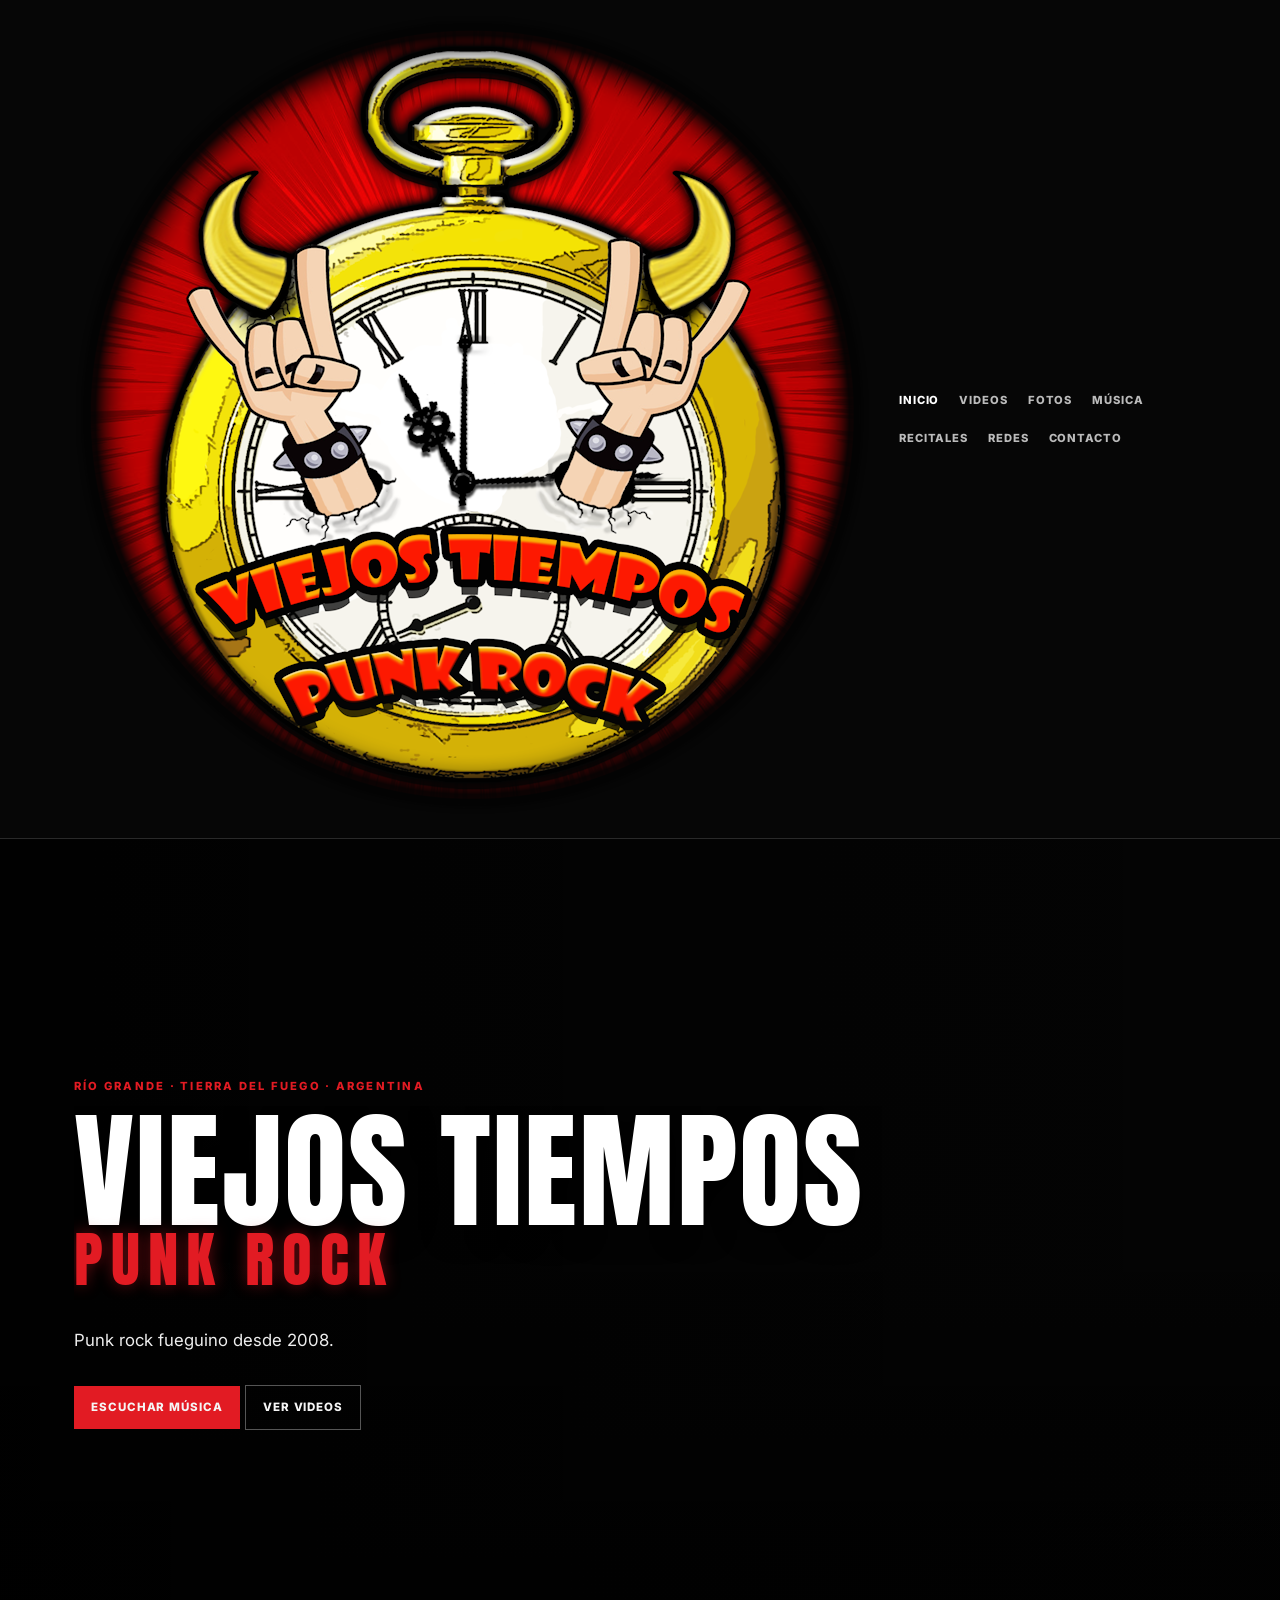
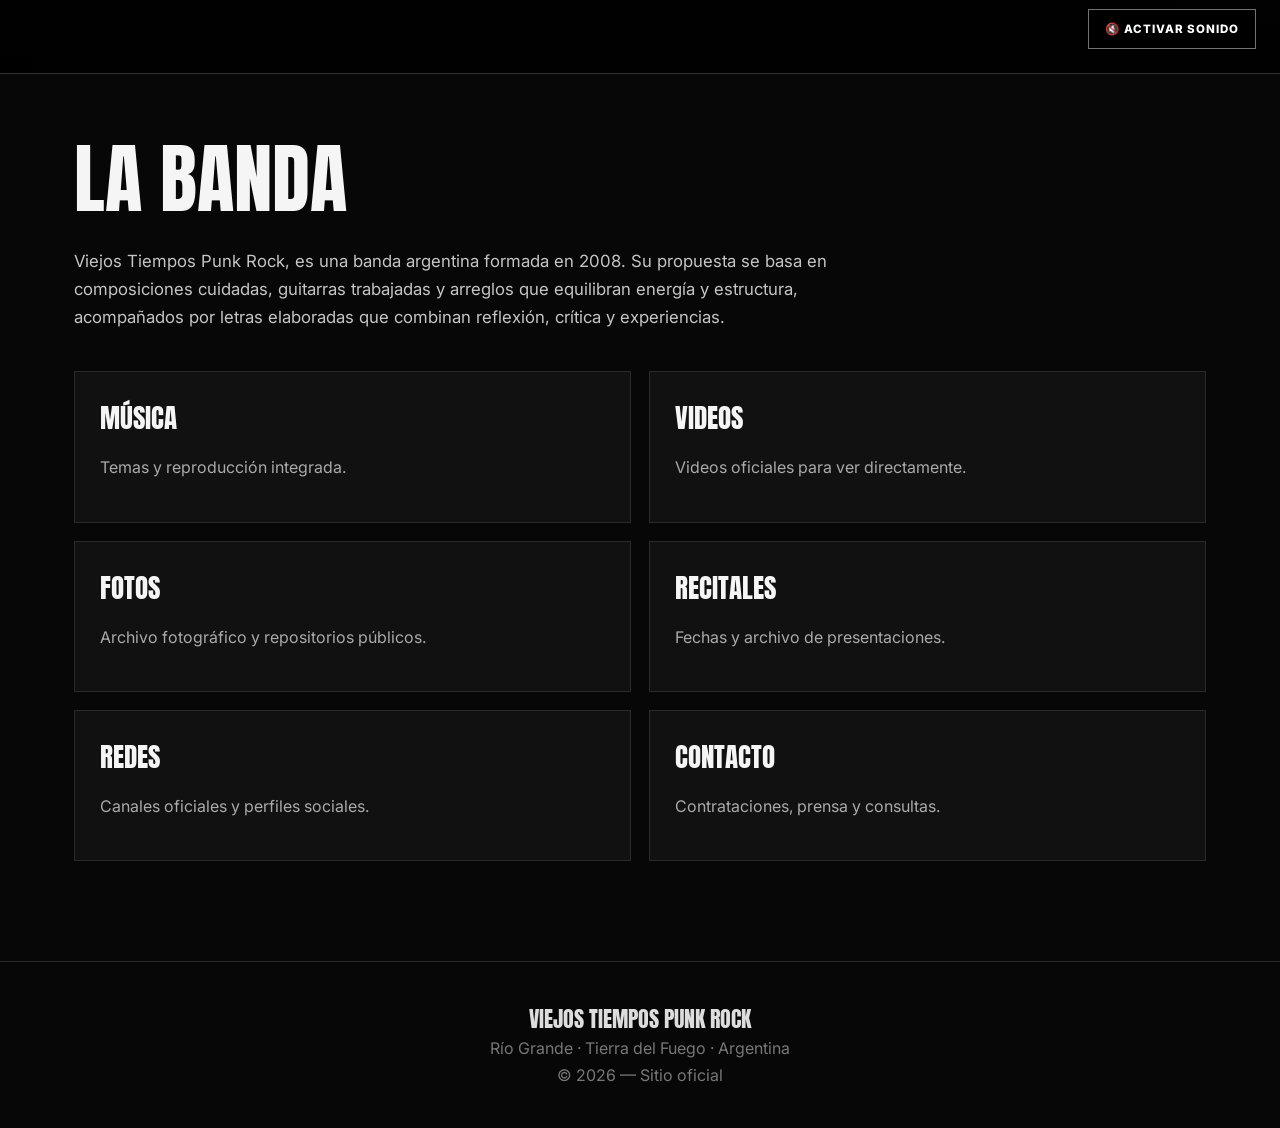
==== commit 0e08c8ff: "Reemplazar VT PR por logo oficial" ====
--- a/index.html
+++ b/index.html
@@ -1,6 +1,6 @@
 <!doctype html><html lang="es"><head><meta charset="utf-8"><meta name="viewport" content="width=device-width,initial-scale=1"><title>Viejos Tiempos Punk Rock | Sitio Oficial</title><meta name="description" content="Viejos Tiempos Punk Rock — Río Grande, Tierra del Fuego, Argentina."><link rel="stylesheet" href="styles.css"><style>
 .cinematic{min-height:calc(100vh - 65px);position:relative;overflow:hidden;background:#050505}.hero-video{position:absolute;inset:0;overflow:hidden;background:#050505}.hero-video video{position:absolute;inset:0;width:100%;height:100%;object-fit:cover}.hero-vignette{position:absolute;inset:0;background:linear-gradient(90deg,rgba(0,0,0,.86) 0%,rgba(0,0,0,.45) 50%,rgba(0,0,0,.25) 100%),linear-gradient(0deg,rgba(0,0,0,.8),transparent 55%);z-index:1}.hero-content{position:relative;z-index:2}.cinematic h1{text-shadow:0 5px 30px #000}.cinematic .lead{color:#eee}.hero-title{display:inline-flex;flex-direction:column;align-items:flex-start;position:relative;overflow:hidden;padding:10px 18px 14px 0}.hero-title span{position:relative;display:block;line-height:.86;text-transform:uppercase}.hero-title .title-main{font-size:1em;color:#fff;letter-spacing:.015em}.hero-title .title-sub{font-size:.48em;color:#e21b23;letter-spacing:.13em;margin-top:.12em;text-shadow:0 0 16px rgba(226,27,35,.42)}.hero-title .title-main,.hero-title .title-sub{animation:titleGlow 5.5s ease-in-out infinite}.hero-title .title-sub{animation-delay:.25s}@keyframes titleGlow{0%,68%,100%{filter:brightness(1);text-shadow:inherit}76%{filter:brightness(1.12);text-shadow:0 0 10px rgba(255,255,255,.2),0 0 24px rgba(255,255,255,.08)}82%{filter:brightness(1.35);text-shadow:0 0 14px rgba(255,255,255,.42),0 0 32px rgba(255,255,255,.14)}88%{filter:brightness(1);text-shadow:inherit}}@media(prefers-reduced-motion:reduce){.hero-title .title-main,.hero-title .title-sub{animation:none}}.sound-toggle{position:absolute;right:24px;bottom:24px;z-index:4;background:rgba(0,0,0,.7);border:1px solid rgba(255,255,255,.45);color:#fff;padding:12px 16px;font:800 .72rem Inter,Arial,sans-serif;text-transform:uppercase;letter-spacing:.08em;cursor:pointer;backdrop-filter:blur(8px)}.sound-toggle:hover{border-color:#e21b23}.image-hero{background-size:cover;background-position:center;position:relative}.image-hero:after{content:"";position:absolute;inset:0;background:linear-gradient(90deg,rgba(0,0,0,.82),rgba(0,0,0,.3)),linear-gradient(0deg,rgba(0,0,0,.7),transparent)}.image-hero .hero-in{position:relative;z-index:1}
-</style></head><body><nav class="top"><div class="nav"><a class="logo" href="index.html">VT <b>/</b> PR</a><div class="links"><a class="active" href="index.html">Inicio</a><a href="videos.html">Videos</a><a href="fotos.html">Fotos</a><a href="musica.html">Música</a><a href="recitales.html">Recitales</a><a href="redes.html">Redes</a><a href="contacto.html">Contacto</a></div></div></nav><header class="hero cinematic">
+</style></head><body><nav class="top"><div class="nav"><a class="logo logo-image" href="index.html"><img src="media/vtpr.png" alt="Viejos Tiempos Punk Rock"></a><div class="links"><a class="active" href="index.html">Inicio</a><a href="videos.html">Videos</a><a href="fotos.html">Fotos</a><a href="musica.html">Música</a><a href="recitales.html">Recitales</a><a href="redes.html">Redes</a><a href="contacto.html">Contacto</a></div></div></nav><header class="hero cinematic">
 <div class="hero-video" aria-hidden="true"><video id="heroClip" autoplay muted loop playsinline preload="auto"><source src="hero/clip.mp4" type="video/mp4"></video></div>
 <div class="hero-vignette"></div>
 <div class="hero-in hero-content"><div class="eyebrow">Río Grande · Tierra del Fuego · Argentina</div><h1 class="hero-title"><span class="title-main">Viejos Tiempos</span><span class="title-sub">Punk Rock</span></h1><p class="lead">Punk rock fueguino desde 2008.</p><div style="margin-top:25px"><a class="btn" href="musica.html">Escuchar música</a><a class="btn alt" href="videos.html">Ver videos</a></div></div>
--- a/styles.css
+++ b/styles.css
@@ -1,3 +1,5 @@
 @import url('https://fonts.googleapis.com/css2?family=Anton&family=Inter:wght@400;500;600;700;800&display=swap');
 :root{--bg:#070707;--panel:#111;--text:#f5f5f5;--muted:#aaa;--red:#e21b23;--line:#292929;--max:1180px}*{box-sizing:border-box}html{scroll-behavior:smooth}body{margin:0;background:var(--bg);color:var(--text);font-family:Inter,Arial,sans-serif;line-height:1.65}a{color:inherit;text-decoration:none}.top{position:sticky;top:0;z-index:20;background:rgba(7,7,7,.95);backdrop-filter:blur(12px);border-bottom:1px solid var(--line)}.nav{max-width:var(--max);margin:auto;padding:15px 24px;display:flex;align-items:center;justify-content:space-between;gap:25px}.logo{font:1.45rem Anton,Impact,sans-serif;letter-spacing:.04em}.logo b{color:var(--red)}.links{display:flex;gap:20px;flex-wrap:wrap}.links a{font-size:.7rem;font-weight:800;text-transform:uppercase;letter-spacing:.08em;color:#bbb;transition:color .5s ease}.links a:hover,.active{color:#fff!important}.hero{min-height:52vh;display:flex;align-items:end;background:radial-gradient(circle at 70% 20%,#333 0,#111 38%,#070707 75%);border-bottom:1px solid #333}.hero-in{width:min(var(--max),100%);margin:auto;padding:70px 24px}.eyebrow{color:var(--red);font-size:.7rem;font-weight:800;letter-spacing:.2em;text-transform:uppercase}.hero h1{font:clamp(4rem,10vw,8rem)/.86 Anton,Impact,sans-serif;text-transform:uppercase;margin:10px 0}.hero h1 span{color:var(--red)}main{max-width:var(--max);margin:auto;padding:70px 24px 100px}h2{font:clamp(2.7rem,6vw,5rem)/.9 Anton,Impact,sans-serif;text-transform:uppercase;margin:0 0 35px}.lead{max-width:800px;color:#c5c5c5;font-size:1.05rem}.grid{display:grid;grid-template-columns:repeat(2,1fr);gap:18px}.card{background:var(--panel);border:1px solid var(--line);padding:25px}.card h3{font:1.7rem Anton,Impact,sans-serif;text-transform:uppercase;margin:0 0 8px}.card p{color:#aaa}.btn{display:inline-block;background:var(--red);padding:12px 17px;margin:5px 5px 5px 0;font-size:.72rem;font-weight:800;text-transform:uppercase;letter-spacing:.08em}.btn.alt{background:transparent;border:1px solid #555}.video-grid{display:grid;grid-template-columns:repeat(2,1fr);gap:22px}.video{background:var(--panel);border:1px solid var(--line);overflow:hidden}.video iframe{display:block;width:100%;aspect-ratio:16/9;border:0}.video h3{font:1.3rem Anton,Impact,sans-serif;text-transform:uppercase;padding:15px 18px;margin:0}.gallery{display:grid;grid-template-columns:repeat(3,1fr);gap:15px}.photo{background:#111;border:1px solid var(--line);overflow:hidden}.photo img{width:100%;aspect-ratio:4/3;object-fit:cover;display:block}.photo p{padding:12px 15px;margin:0;color:#aaa;font-size:.85rem}.tracklist{display:grid;gap:10px}.track{display:grid;grid-template-columns:55px 1fr auto;align-items:center;gap:15px;background:var(--panel);border:1px solid var(--line);padding:12px 15px}.num{color:var(--red);font-weight:800}.track span{color:#bbb}.track a{font-size:.7rem;font-weight:800;text-transform:uppercase;border:1px solid #555;padding:8px 10px}.spotify{margin:25px 0;border-radius:12px;overflow:hidden}.socials{display:grid;grid-template-columns:repeat(3,1fr);gap:15px}.social{padding:25px;background:var(--panel);border:1px solid var(--line);font:1.6rem Anton,Impact,sans-serif;text-transform:uppercase}.social small{display:block;font:12px Inter,Arial,sans-serif;color:#999;margin-top:5px}.contact{display:grid;grid-template-columns:1fr 1fr;gap:20px}.bigmail{font-size:clamp(1.3rem,3vw,2rem);word-break:break-word;color:#fff}.dates{border-top:1px solid var(--line)}.date{display:grid;grid-template-columns:120px 1fr auto;gap:20px;padding:22px 0;border-bottom:1px solid var(--line)}.date strong{color:var(--red);font-size:1.1rem}.date p{margin:0}.date small{color:#999}footer{border-top:1px solid var(--line);padding:40px 24px;text-align:center;color:#777}.footname{font:1.4rem Anton,Impact,sans-serif;color:#ddd}@media(max-width:750px){.grid,.video-grid,.gallery,.socials,.contact{grid-template-columns:1fr}.nav{align-items:flex-start}.links{gap:10px}.logo{display:none}.date{grid-template-columns:80px 1fr}.date a{grid-column:2}.track{grid-template-columns:35px 1fr}.track a{grid-column:2;justify-self:start}}.album-player{display:grid;grid-template-columns:330px 1fr;background:var(--panel);border:1px solid var(--line);margin:0 0 22px;min-height:330px}.album-art{padding:25px;display:flex;flex-direction:column;justify-content:flex-end;position:relative;overflow:hidden;background:linear-gradient(145deg,#303030,#090909);border-right:1px solid var(--line)}.album-art:after{content:"";position:absolute;width:220px;height:220px;border:35px solid var(--red);border-radius:50%;right:-90px;top:-70px}.album-year,.album-name{position:relative;z-index:1;font-family:Anton,Impact,sans-serif}.album-year{font-size:4rem;color:var(--red);line-height:.8}.album-name{font-size:2.6rem;line-height:.9;text-transform:uppercase}.album-info{padding:30px}.album-info h2{margin:5px 0;font-size:2.8rem}.album-info p{color:#aaa}.track-mini{display:grid;grid-template-columns:1fr 1fr;gap:8px;margin:15px 0}.track-mini a{background:#191919;border:1px solid #333;padding:10px 12px;color:#ddd;font-size:.78rem}.track-mini a:hover{border-color:var(--red);color:#fff}.spotify{margin:18px 0;border-radius:12px;overflow:hidden}@media(max-width:750px){.album-player{grid-template-columns:1fr}.album-art{min-height:260px;border-right:0;border-bottom:1px solid var(--line)}.track-mini{grid-template-columns:1fr}}
-.image-hero{min-height:62vh;background-size:cover;background-position:center center;position:relative}.image-hero:after{content:"";position:absolute;inset:0;background:linear-gradient(90deg,rgba(0,0,0,.82),rgba(0,0,0,.3)),linear-gradient(0deg,rgba(0,0,0,.7),transparent)}.image-hero .hero-in{position:relative;z-index:1}
+.image-hero{min-height:62vh;background-size:cover;background-position:center 35%;position:relative}.image-hero:after{content:"";position:absolute;inset:0;background:linear-gradient(90deg,rgba(0,0,0,.82),rgba(0,0,0,.3)),linear-gradient(0deg,rgba(0,0,0,.7),transparent)}.image-hero .hero-in{position:relative;z-index:1}
+.music-list{display:grid;border-top:1px solid var(--line)}.music-row{display:grid;grid-template-columns:1.4fr 1fr 2fr;align-items:center;gap:20px;padding:14px 18px;border:1px solid var(--line);border-top:0;background:var(--panel)}.music-head{font-size:.72rem;font-weight:800;text-transform:uppercase;letter-spacing:.12em;color:#999;background:#0b0b0b}.music-row>div:first-child{font-family:Anton,Impact,sans-serif;font-size:1.35rem;text-transform:uppercase}.music-row>div:nth-child(2){color:#aaa}.music-row iframe{display:block;width:100%;height:80px;border:0;border-radius:10px}@media(max-width:750px){.music-row{grid-template-columns:1fr;gap:7px}.music-head{display:none}.music-row iframe{height:80px}}
+.music-list{display:grid;margin:0}.music-row{display:grid;grid-template-columns:minmax(280px,1.15fr) minmax(220px,1fr);align-items:center;gap:28px;padding:10px 0;border-bottom:1px solid #242424}.music-row:first-child{border-top:1px solid #242424}.music-player iframe{display:block;width:100%;height:80px;border:0;border-radius:0}.music-info{display:flex;align-items:center;gap:18px;min-width:0}.music-info strong{font:1.35rem Anton,Impact,sans-serif;text-transform:uppercase;white-space:nowrap}.music-info span{color:#999;font-size:.82rem;white-space:nowrap}@media(max-width:750px){.music-row{grid-template-columns:1fr;gap:4px;padding:10px 0}.music-player iframe{height:80px}.music-info{gap:10px;flex-wrap:wrap}.music-info strong{font-size:1.2rem}.music-info span{font-size:.78rem}}
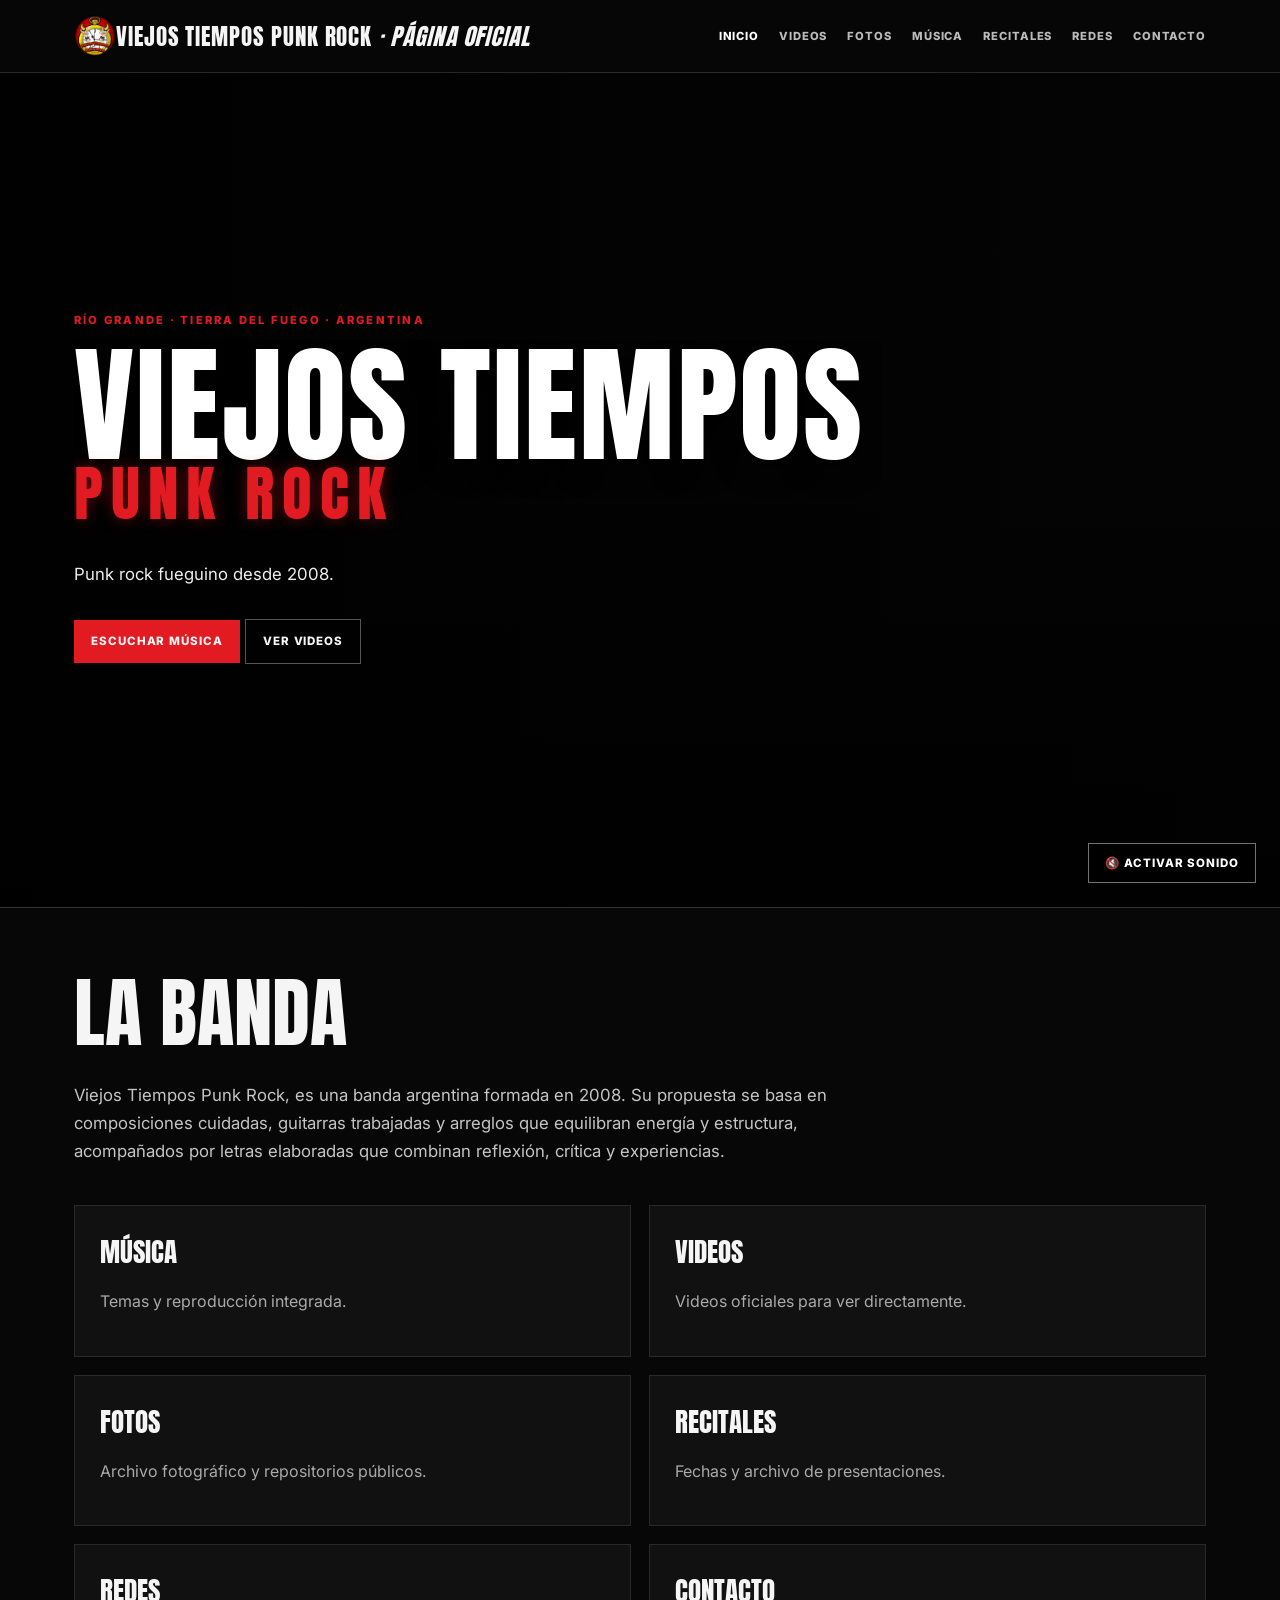
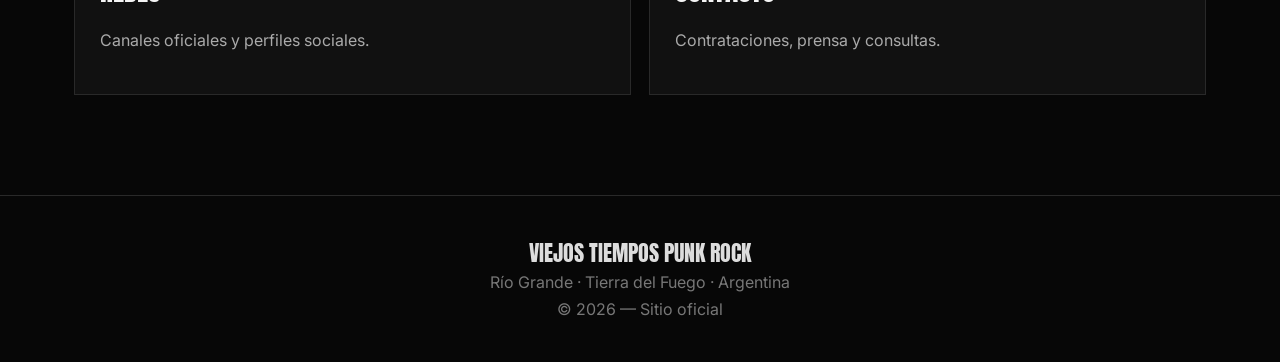
==== commit c6f03903: "Añadir texto de página oficial junto al logo" ====
--- a/index.html
+++ b/index.html
@@ -1,6 +1,6 @@
 <!doctype html><html lang="es"><head><meta charset="utf-8"><meta name="viewport" content="width=device-width,initial-scale=1"><title>Viejos Tiempos Punk Rock | Sitio Oficial</title><meta name="description" content="Viejos Tiempos Punk Rock — Río Grande, Tierra del Fuego, Argentina."><link rel="stylesheet" href="styles.css"><style>
 .cinematic{min-height:calc(100vh - 65px);position:relative;overflow:hidden;background:#050505}.hero-video{position:absolute;inset:0;overflow:hidden;background:#050505}.hero-video video{position:absolute;inset:0;width:100%;height:100%;object-fit:cover}.hero-vignette{position:absolute;inset:0;background:linear-gradient(90deg,rgba(0,0,0,.86) 0%,rgba(0,0,0,.45) 50%,rgba(0,0,0,.25) 100%),linear-gradient(0deg,rgba(0,0,0,.8),transparent 55%);z-index:1}.hero-content{position:relative;z-index:2}.cinematic h1{text-shadow:0 5px 30px #000}.cinematic .lead{color:#eee}.hero-title{display:inline-flex;flex-direction:column;align-items:flex-start;position:relative;overflow:hidden;padding:10px 18px 14px 0}.hero-title span{position:relative;display:block;line-height:.86;text-transform:uppercase}.hero-title .title-main{font-size:1em;color:#fff;letter-spacing:.015em}.hero-title .title-sub{font-size:.48em;color:#e21b23;letter-spacing:.13em;margin-top:.12em;text-shadow:0 0 16px rgba(226,27,35,.42)}.hero-title .title-main,.hero-title .title-sub{animation:titleGlow 5.5s ease-in-out infinite}.hero-title .title-sub{animation-delay:.25s}@keyframes titleGlow{0%,68%,100%{filter:brightness(1);text-shadow:inherit}76%{filter:brightness(1.12);text-shadow:0 0 10px rgba(255,255,255,.2),0 0 24px rgba(255,255,255,.08)}82%{filter:brightness(1.35);text-shadow:0 0 14px rgba(255,255,255,.42),0 0 32px rgba(255,255,255,.14)}88%{filter:brightness(1);text-shadow:inherit}}@media(prefers-reduced-motion:reduce){.hero-title .title-main,.hero-title .title-sub{animation:none}}.sound-toggle{position:absolute;right:24px;bottom:24px;z-index:4;background:rgba(0,0,0,.7);border:1px solid rgba(255,255,255,.45);color:#fff;padding:12px 16px;font:800 .72rem Inter,Arial,sans-serif;text-transform:uppercase;letter-spacing:.08em;cursor:pointer;backdrop-filter:blur(8px)}.sound-toggle:hover{border-color:#e21b23}.image-hero{background-size:cover;background-position:center;position:relative}.image-hero:after{content:"";position:absolute;inset:0;background:linear-gradient(90deg,rgba(0,0,0,.82),rgba(0,0,0,.3)),linear-gradient(0deg,rgba(0,0,0,.7),transparent)}.image-hero .hero-in{position:relative;z-index:1}
-</style></head><body><nav class="top"><div class="nav"><a class="logo logo-image" href="index.html"><img src="media/vtpr.png" alt="Viejos Tiempos Punk Rock"></a><div class="links"><a class="active" href="index.html">Inicio</a><a href="videos.html">Videos</a><a href="fotos.html">Fotos</a><a href="musica.html">Música</a><a href="recitales.html">Recitales</a><a href="redes.html">Redes</a><a href="contacto.html">Contacto</a></div></div></nav><header class="hero cinematic">
+</style></head><body><nav class="top"><div class="nav"><a class="logo logo-image" href="index.html"><img src="media/vtpr.png" alt="Viejos Tiempos Punk Rock"><span class="official-label">VIEJOS TIEMPOS PUNK ROCK <em>· PÁGINA OFICIAL</em></span></a><div class="links"><a class="active" href="index.html">Inicio</a><a href="videos.html">Videos</a><a href="fotos.html">Fotos</a><a href="musica.html">Música</a><a href="recitales.html">Recitales</a><a href="redes.html">Redes</a><a href="contacto.html">Contacto</a></div></div></nav><header class="hero cinematic">
 <div class="hero-video" aria-hidden="true"><video id="heroClip" autoplay muted loop playsinline preload="auto"><source src="hero/clip.mp4" type="video/mp4"></video></div>
 <div class="hero-vignette"></div>
 <div class="hero-in hero-content"><div class="eyebrow">Río Grande · Tierra del Fuego · Argentina</div><h1 class="hero-title"><span class="title-main">Viejos Tiempos</span><span class="title-sub">Punk Rock</span></h1><p class="lead">Punk rock fueguino desde 2008.</p><div style="margin-top:25px"><a class="btn" href="musica.html">Escuchar música</a><a class="btn alt" href="videos.html">Ver videos</a></div></div>
--- a/styles.css
+++ b/styles.css
@@ -2,4 +2,5 @@
 :root{--bg:#070707;--panel:#111;--text:#f5f5f5;--muted:#aaa;--red:#e21b23;--line:#292929;--max:1180px}*{box-sizing:border-box}html{scroll-behavior:smooth}body{margin:0;background:var(--bg);color:var(--text);font-family:Inter,Arial,sans-serif;line-height:1.65}a{color:inherit;text-decoration:none}.top{position:sticky;top:0;z-index:20;background:rgba(7,7,7,.95);backdrop-filter:blur(12px);border-bottom:1px solid var(--line)}.nav{max-width:var(--max);margin:auto;padding:15px 24px;display:flex;align-items:center;justify-content:space-between;gap:25px}.logo{font:1.45rem Anton,Impact,sans-serif;letter-spacing:.04em}.logo b{color:var(--red)}.links{display:flex;gap:20px;flex-wrap:wrap}.links a{font-size:.7rem;font-weight:800;text-transform:uppercase;letter-spacing:.08em;color:#bbb;transition:color .5s ease}.links a:hover,.active{color:#fff!important}.hero{min-height:52vh;display:flex;align-items:end;background:radial-gradient(circle at 70% 20%,#333 0,#111 38%,#070707 75%);border-bottom:1px solid #333}.hero-in{width:min(var(--max),100%);margin:auto;padding:70px 24px}.eyebrow{color:var(--red);font-size:.7rem;font-weight:800;letter-spacing:.2em;text-transform:uppercase}.hero h1{font:clamp(4rem,10vw,8rem)/.86 Anton,Impact,sans-serif;text-transform:uppercase;margin:10px 0}.hero h1 span{color:var(--red)}main{max-width:var(--max);margin:auto;padding:70px 24px 100px}h2{font:clamp(2.7rem,6vw,5rem)/.9 Anton,Impact,sans-serif;text-transform:uppercase;margin:0 0 35px}.lead{max-width:800px;color:#c5c5c5;font-size:1.05rem}.grid{display:grid;grid-template-columns:repeat(2,1fr);gap:18px}.card{background:var(--panel);border:1px solid var(--line);padding:25px}.card h3{font:1.7rem Anton,Impact,sans-serif;text-transform:uppercase;margin:0 0 8px}.card p{color:#aaa}.btn{display:inline-block;background:var(--red);padding:12px 17px;margin:5px 5px 5px 0;font-size:.72rem;font-weight:800;text-transform:uppercase;letter-spacing:.08em}.btn.alt{background:transparent;border:1px solid #555}.video-grid{display:grid;grid-template-columns:repeat(2,1fr);gap:22px}.video{background:var(--panel);border:1px solid var(--line);overflow:hidden}.video iframe{display:block;width:100%;aspect-ratio:16/9;border:0}.video h3{font:1.3rem Anton,Impact,sans-serif;text-transform:uppercase;padding:15px 18px;margin:0}.gallery{display:grid;grid-template-columns:repeat(3,1fr);gap:15px}.photo{background:#111;border:1px solid var(--line);overflow:hidden}.photo img{width:100%;aspect-ratio:4/3;object-fit:cover;display:block}.photo p{padding:12px 15px;margin:0;color:#aaa;font-size:.85rem}.tracklist{display:grid;gap:10px}.track{display:grid;grid-template-columns:55px 1fr auto;align-items:center;gap:15px;background:var(--panel);border:1px solid var(--line);padding:12px 15px}.num{color:var(--red);font-weight:800}.track span{color:#bbb}.track a{font-size:.7rem;font-weight:800;text-transform:uppercase;border:1px solid #555;padding:8px 10px}.spotify{margin:25px 0;border-radius:12px;overflow:hidden}.socials{display:grid;grid-template-columns:repeat(3,1fr);gap:15px}.social{padding:25px;background:var(--panel);border:1px solid var(--line);font:1.6rem Anton,Impact,sans-serif;text-transform:uppercase}.social small{display:block;font:12px Inter,Arial,sans-serif;color:#999;margin-top:5px}.contact{display:grid;grid-template-columns:1fr 1fr;gap:20px}.bigmail{font-size:clamp(1.3rem,3vw,2rem);word-break:break-word;color:#fff}.dates{border-top:1px solid var(--line)}.date{display:grid;grid-template-columns:120px 1fr auto;gap:20px;padding:22px 0;border-bottom:1px solid var(--line)}.date strong{color:var(--red);font-size:1.1rem}.date p{margin:0}.date small{color:#999}footer{border-top:1px solid var(--line);padding:40px 24px;text-align:center;color:#777}.footname{font:1.4rem Anton,Impact,sans-serif;color:#ddd}@media(max-width:750px){.grid,.video-grid,.gallery,.socials,.contact{grid-template-columns:1fr}.nav{align-items:flex-start}.links{gap:10px}.logo{display:none}.date{grid-template-columns:80px 1fr}.date a{grid-column:2}.track{grid-template-columns:35px 1fr}.track a{grid-column:2;justify-self:start}}.album-player{display:grid;grid-template-columns:330px 1fr;background:var(--panel);border:1px solid var(--line);margin:0 0 22px;min-height:330px}.album-art{padding:25px;display:flex;flex-direction:column;justify-content:flex-end;position:relative;overflow:hidden;background:linear-gradient(145deg,#303030,#090909);border-right:1px solid var(--line)}.album-art:after{content:"";position:absolute;width:220px;height:220px;border:35px solid var(--red);border-radius:50%;right:-90px;top:-70px}.album-year,.album-name{position:relative;z-index:1;font-family:Anton,Impact,sans-serif}.album-year{font-size:4rem;color:var(--red);line-height:.8}.album-name{font-size:2.6rem;line-height:.9;text-transform:uppercase}.album-info{padding:30px}.album-info h2{margin:5px 0;font-size:2.8rem}.album-info p{color:#aaa}.track-mini{display:grid;grid-template-columns:1fr 1fr;gap:8px;margin:15px 0}.track-mini a{background:#191919;border:1px solid #333;padding:10px 12px;color:#ddd;font-size:.78rem}.track-mini a:hover{border-color:var(--red);color:#fff}.spotify{margin:18px 0;border-radius:12px;overflow:hidden}@media(max-width:750px){.album-player{grid-template-columns:1fr}.album-art{min-height:260px;border-right:0;border-bottom:1px solid var(--line)}.track-mini{grid-template-columns:1fr}}
 .image-hero{min-height:62vh;background-size:cover;background-position:center 35%;position:relative}.image-hero:after{content:"";position:absolute;inset:0;background:linear-gradient(90deg,rgba(0,0,0,.82),rgba(0,0,0,.3)),linear-gradient(0deg,rgba(0,0,0,.7),transparent)}.image-hero .hero-in{position:relative;z-index:1}
 .music-list{display:grid;border-top:1px solid var(--line)}.music-row{display:grid;grid-template-columns:1.4fr 1fr 2fr;align-items:center;gap:20px;padding:14px 18px;border:1px solid var(--line);border-top:0;background:var(--panel)}.music-head{font-size:.72rem;font-weight:800;text-transform:uppercase;letter-spacing:.12em;color:#999;background:#0b0b0b}.music-row>div:first-child{font-family:Anton,Impact,sans-serif;font-size:1.35rem;text-transform:uppercase}.music-row>div:nth-child(2){color:#aaa}.music-row iframe{display:block;width:100%;height:80px;border:0;border-radius:10px}@media(max-width:750px){.music-row{grid-template-columns:1fr;gap:7px}.music-head{display:none}.music-row iframe{height:80px}}
-.music-list{display:grid;margin:0}.music-row{display:grid;grid-template-columns:minmax(280px,1.15fr) minmax(220px,1fr);align-items:center;gap:28px;padding:10px 0;border-bottom:1px solid #242424}.music-row:first-child{border-top:1px solid #242424}.music-player iframe{display:block;width:100%;height:80px;border:0;border-radius:0}.music-info{display:flex;align-items:center;gap:18px;min-width:0}.music-info strong{font:1.35rem Anton,Impact,sans-serif;text-transform:uppercase;white-space:nowrap}.music-info span{color:#999;font-size:.82rem;white-space:nowrap}@media(max-width:750px){.music-row{grid-template-columns:1fr;gap:4px;padding:10px 0}.music-player iframe{height:80px}.music-info{gap:10px;flex-wrap:wrap}.music-info strong{font-size:1.2rem}.music-info span{font-size:.78rem}}+.music-list{display:grid;margin:0}.music-row{display:grid;grid-template-columns:minmax(280px,1.15fr) minmax(220px,1fr);align-items:center;gap:28px;padding:10px 0;border-bottom:1px solid #242424}.music-row:first-child{border-top:1px solid #242424}.music-player iframe{display:block;width:100%;height:80px;border:0;border-radius:0}.music-info{display:flex;align-items:center;gap:18px;min-width:0}.music-info strong{font:1.35rem Anton,Impact,sans-serif;text-transform:uppercase;white-space:nowrap}.music-info span{color:#999;font-size:.82rem;white-space:nowrap}@media(max-width:750px){.music-row{grid-template-columns:1fr;gap:4px;padding:10px 0}.music-player iframe{height:80px}.music-info{gap:10px;flex-wrap:wrap}.music-info strong{font-size:1.2rem}.music-info span{font-size:.78rem}}
+.logo-image{display:flex;align-items:center}.logo-image img{display:block;width:auto;height:42px;max-width:190px;object-fit:contain}@media(max-width:750px){.logo-image img{height:36px;max-width:155px}}
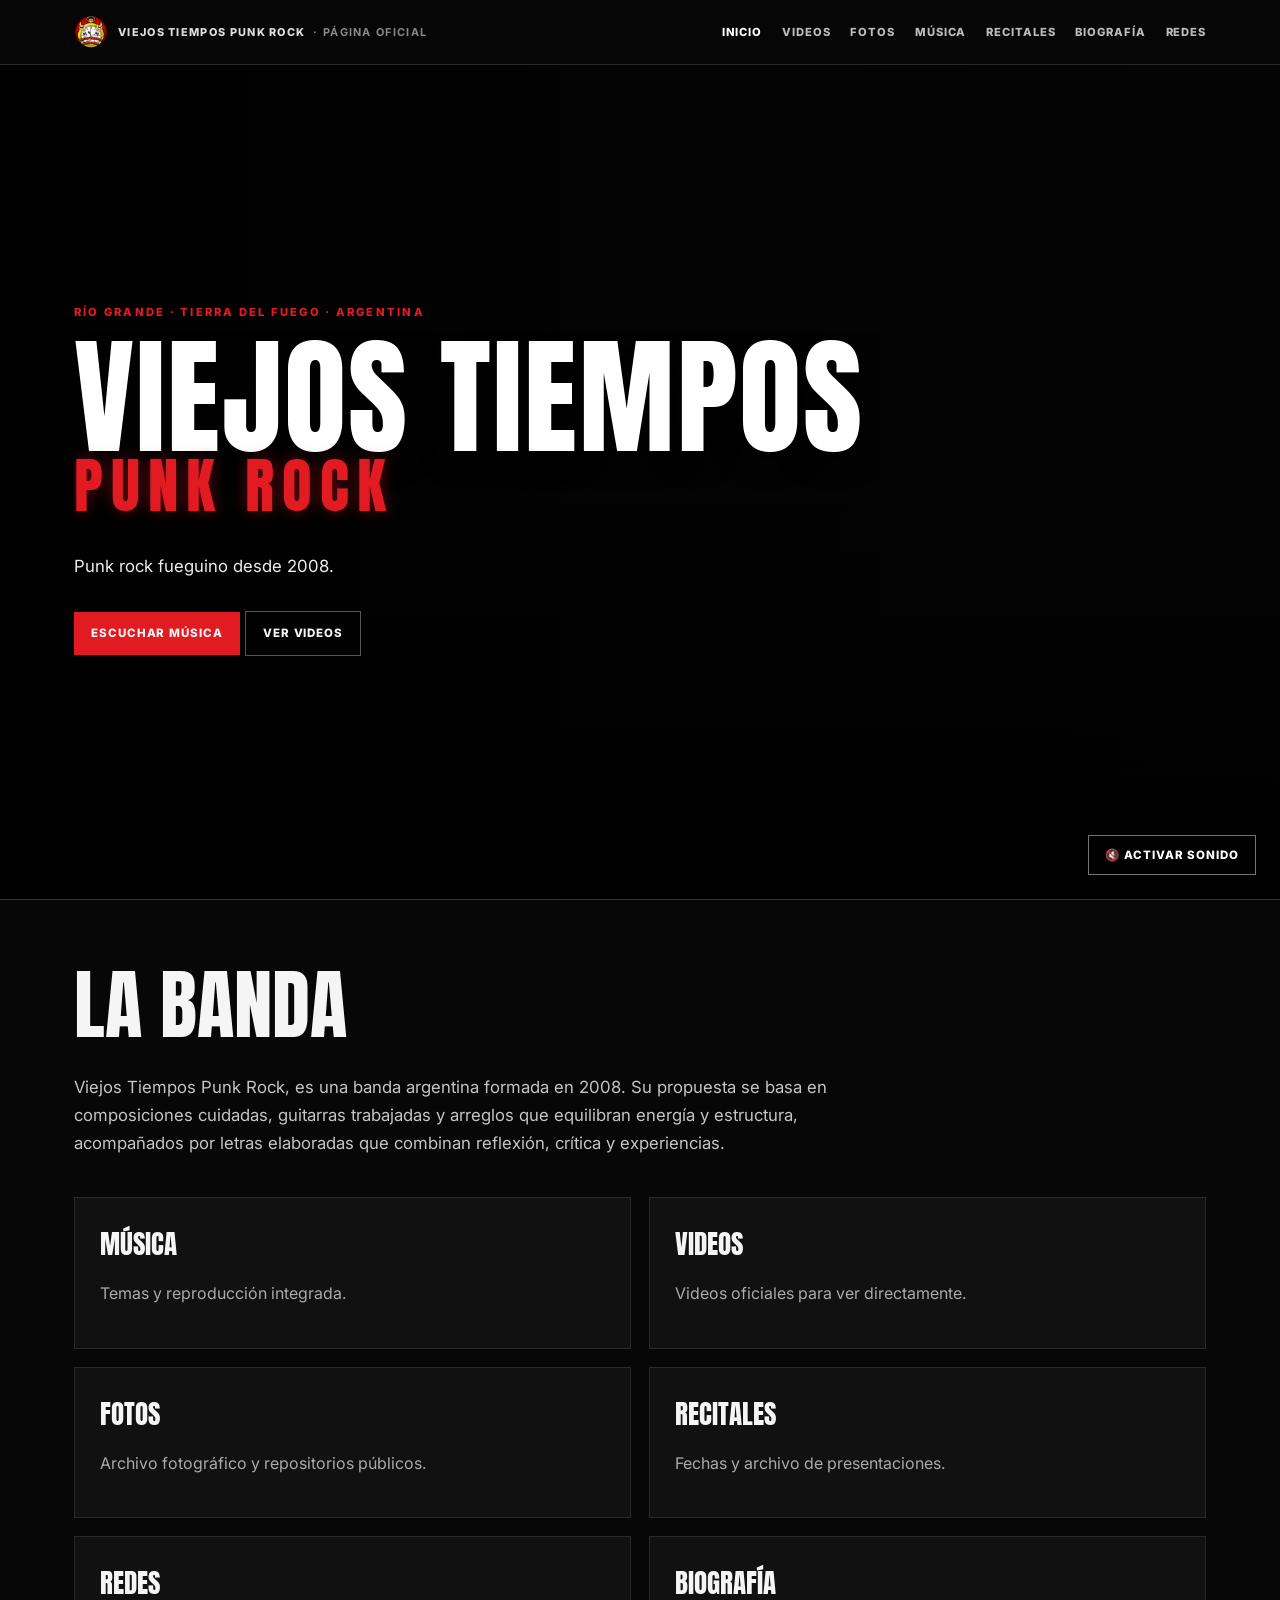
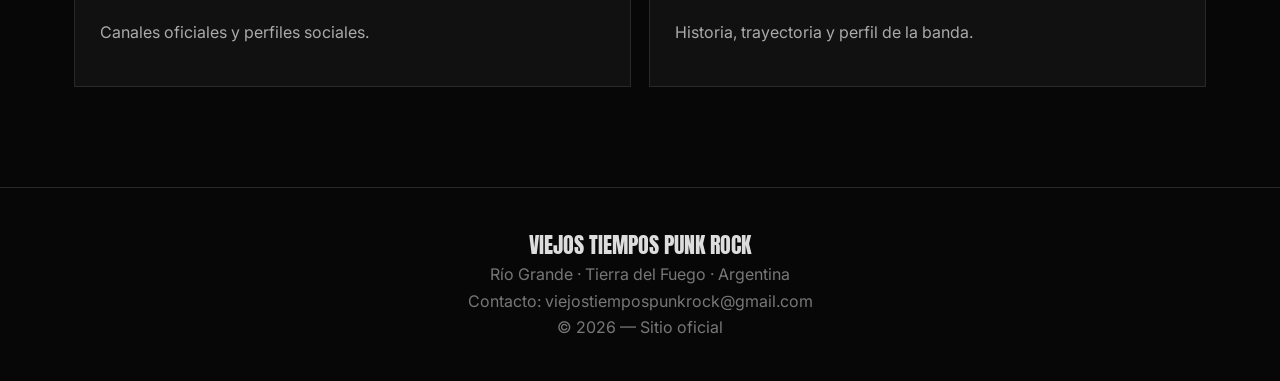
==== commit aee1aaa7: "Actualizar navegación, biografía y pie" ====
--- a/index.html
+++ b/index.html
@@ -1,6 +1,6 @@
 <!doctype html><html lang="es"><head><meta charset="utf-8"><meta name="viewport" content="width=device-width,initial-scale=1"><title>Viejos Tiempos Punk Rock | Sitio Oficial</title><meta name="description" content="Viejos Tiempos Punk Rock — Río Grande, Tierra del Fuego, Argentina."><link rel="stylesheet" href="styles.css"><style>
 .cinematic{min-height:calc(100vh - 65px);position:relative;overflow:hidden;background:#050505}.hero-video{position:absolute;inset:0;overflow:hidden;background:#050505}.hero-video video{position:absolute;inset:0;width:100%;height:100%;object-fit:cover}.hero-vignette{position:absolute;inset:0;background:linear-gradient(90deg,rgba(0,0,0,.86) 0%,rgba(0,0,0,.45) 50%,rgba(0,0,0,.25) 100%),linear-gradient(0deg,rgba(0,0,0,.8),transparent 55%);z-index:1}.hero-content{position:relative;z-index:2}.cinematic h1{text-shadow:0 5px 30px #000}.cinematic .lead{color:#eee}.hero-title{display:inline-flex;flex-direction:column;align-items:flex-start;position:relative;overflow:hidden;padding:10px 18px 14px 0}.hero-title span{position:relative;display:block;line-height:.86;text-transform:uppercase}.hero-title .title-main{font-size:1em;color:#fff;letter-spacing:.015em}.hero-title .title-sub{font-size:.48em;color:#e21b23;letter-spacing:.13em;margin-top:.12em;text-shadow:0 0 16px rgba(226,27,35,.42)}.hero-title .title-main,.hero-title .title-sub{animation:titleGlow 5.5s ease-in-out infinite}.hero-title .title-sub{animation-delay:.25s}@keyframes titleGlow{0%,68%,100%{filter:brightness(1);text-shadow:inherit}76%{filter:brightness(1.12);text-shadow:0 0 10px rgba(255,255,255,.2),0 0 24px rgba(255,255,255,.08)}82%{filter:brightness(1.35);text-shadow:0 0 14px rgba(255,255,255,.42),0 0 32px rgba(255,255,255,.14)}88%{filter:brightness(1);text-shadow:inherit}}@media(prefers-reduced-motion:reduce){.hero-title .title-main,.hero-title .title-sub{animation:none}}.sound-toggle{position:absolute;right:24px;bottom:24px;z-index:4;background:rgba(0,0,0,.7);border:1px solid rgba(255,255,255,.45);color:#fff;padding:12px 16px;font:800 .72rem Inter,Arial,sans-serif;text-transform:uppercase;letter-spacing:.08em;cursor:pointer;backdrop-filter:blur(8px)}.sound-toggle:hover{border-color:#e21b23}.image-hero{background-size:cover;background-position:center;position:relative}.image-hero:after{content:"";position:absolute;inset:0;background:linear-gradient(90deg,rgba(0,0,0,.82),rgba(0,0,0,.3)),linear-gradient(0deg,rgba(0,0,0,.7),transparent)}.image-hero .hero-in{position:relative;z-index:1}
-</style></head><body><nav class="top"><div class="nav"><a class="logo logo-image" href="index.html"><img src="media/vtpr.png" alt="Viejos Tiempos Punk Rock"><span class="official-label">VIEJOS TIEMPOS PUNK ROCK <em>· PÁGINA OFICIAL</em></span></a><div class="links"><a class="active" href="index.html">Inicio</a><a href="videos.html">Videos</a><a href="fotos.html">Fotos</a><a href="musica.html">Música</a><a href="recitales.html">Recitales</a><a href="redes.html">Redes</a><a href="contacto.html">Contacto</a></div></div></nav><header class="hero cinematic">
+</style></head><body><nav class="top"><div class="nav"><a class="logo logo-image" href="index.html"><img src="media/vtpr.png" alt="Viejos Tiempos Punk Rock"><span class="official-label">VIEJOS TIEMPOS PUNK ROCK <em>· PÁGINA OFICIAL</em></span></a><div class="links"><a class="active" href="index.html">Inicio</a><a href="videos.html">Videos</a><a href="fotos.html">Fotos</a><a href="musica.html">Música</a><a href="recitales.html">Recitales</a><a href="contacto.html">Biografía</a><a href="redes.html">Redes</a></div></div></nav><header class="hero cinematic">
 <div class="hero-video" aria-hidden="true"><video id="heroClip" autoplay muted loop playsinline preload="auto"><source src="hero/clip.mp4" type="video/mp4"></video></div>
 <div class="hero-vignette"></div>
 <div class="hero-in hero-content"><div class="eyebrow">Río Grande · Tierra del Fuego · Argentina</div><h1 class="hero-title"><span class="title-main">Viejos Tiempos</span><span class="title-sub">Punk Rock</span></h1><p class="lead">Punk rock fueguino desde 2008.</p><div style="margin-top:25px"><a class="btn" href="musica.html">Escuchar música</a><a class="btn alt" href="videos.html">Ver videos</a></div></div>
@@ -9,4 +9,4 @@
 <script>
 (function(){const v=document.getElementById('heroClip'),b=document.getElementById('soundToggle');b.addEventListener('click',function(){v.muted=!v.muted;b.textContent=v.muted?'🔇 Activar sonido':'🔊 Silenciar';b.setAttribute('aria-label',v.muted?'Activar sonido':'Silenciar');if(!v.muted)v.play().catch(()=>{});});})();
 </script>
-<main><h2>La banda</h2><p class="lead">Viejos Tiempos Punk Rock, es una banda argentina formada en 2008. Su propuesta se basa en composiciones cuidadas, guitarras trabajadas y arreglos que equilibran energía y estructura, acompañados por letras elaboradas que combinan reflexión, crítica y experiencias.</p><div class="grid" style="margin-top:40px"><a class="card" href="musica.html"><h3>Música</h3><p>Temas y reproducción integrada.</p></a><a class="card" href="videos.html"><h3>Videos</h3><p>Videos oficiales para ver directamente.</p></a><a class="card" href="fotos.html"><h3>Fotos</h3><p>Archivo fotográfico y repositorios públicos.</p></a><a class="card" href="recitales.html"><h3>Recitales</h3><p>Fechas y archivo de presentaciones.</p></a><a class="card" href="redes.html"><h3>Redes</h3><p>Canales oficiales y perfiles sociales.</p></a><a class="card" href="contacto.html"><h3>Contacto</h3><p>Contrataciones, prensa y consultas.</p></a></div></main><footer><div class="footname">VIEJOS TIEMPOS PUNK ROCK</div>Río Grande · Tierra del Fuego · Argentina<br>© 2026 — Sitio oficial</footer></body></html>+<main><h2>La banda</h2><p class="lead">Viejos Tiempos Punk Rock, es una banda argentina formada en 2008. Su propuesta se basa en composiciones cuidadas, guitarras trabajadas y arreglos que equilibran energía y estructura, acompañados por letras elaboradas que combinan reflexión, crítica y experiencias.</p><div class="grid" style="margin-top:40px"><a class="card" href="musica.html"><h3>Música</h3><p>Temas y reproducción integrada.</p></a><a class="card" href="videos.html"><h3>Videos</h3><p>Videos oficiales para ver directamente.</p></a><a class="card" href="fotos.html"><h3>Fotos</h3><p>Archivo fotográfico y repositorios públicos.</p></a><a class="card" href="recitales.html"><h3>Recitales</h3><p>Fechas y archivo de presentaciones.</p></a><a class="card" href="redes.html"><h3>Redes</h3><p>Canales oficiales y perfiles sociales.</p></a><a class="card" href="contacto.html"><h3>Biografía</h3><p>Historia, trayectoria y perfil de la banda.</p></a></div></main><footer><div class="footname">VIEJOS TIEMPOS PUNK ROCK</div>Río Grande · Tierra del Fuego · Argentina<br>Contacto: <a href="mailto:viejostiempospunkrock@gmail.com">viejostiempospunkrock@gmail.com</a><br>© 2026 — Sitio oficial</footer></body></html>
--- a/styles.css
+++ b/styles.css
@@ -1,6 +1,2 @@
 @import url('https://fonts.googleapis.com/css2?family=Anton&family=Inter:wght@400;500;600;700;800&display=swap');
-:root{--bg:#070707;--panel:#111;--text:#f5f5f5;--muted:#aaa;--red:#e21b23;--line:#292929;--max:1180px}*{box-sizing:border-box}html{scroll-behavior:smooth}body{margin:0;background:var(--bg);color:var(--text);font-family:Inter,Arial,sans-serif;line-height:1.65}a{color:inherit;text-decoration:none}.top{position:sticky;top:0;z-index:20;background:rgba(7,7,7,.95);backdrop-filter:blur(12px);border-bottom:1px solid var(--line)}.nav{max-width:var(--max);margin:auto;padding:15px 24px;display:flex;align-items:center;justify-content:space-between;gap:25px}.logo{font:1.45rem Anton,Impact,sans-serif;letter-spacing:.04em}.logo b{color:var(--red)}.links{display:flex;gap:20px;flex-wrap:wrap}.links a{font-size:.7rem;font-weight:800;text-transform:uppercase;letter-spacing:.08em;color:#bbb;transition:color .5s ease}.links a:hover,.active{color:#fff!important}.hero{min-height:52vh;display:flex;align-items:end;background:radial-gradient(circle at 70% 20%,#333 0,#111 38%,#070707 75%);border-bottom:1px solid #333}.hero-in{width:min(var(--max),100%);margin:auto;padding:70px 24px}.eyebrow{color:var(--red);font-size:.7rem;font-weight:800;letter-spacing:.2em;text-transform:uppercase}.hero h1{font:clamp(4rem,10vw,8rem)/.86 Anton,Impact,sans-serif;text-transform:uppercase;margin:10px 0}.hero h1 span{color:var(--red)}main{max-width:var(--max);margin:auto;padding:70px 24px 100px}h2{font:clamp(2.7rem,6vw,5rem)/.9 Anton,Impact,sans-serif;text-transform:uppercase;margin:0 0 35px}.lead{max-width:800px;color:#c5c5c5;font-size:1.05rem}.grid{display:grid;grid-template-columns:repeat(2,1fr);gap:18px}.card{background:var(--panel);border:1px solid var(--line);padding:25px}.card h3{font:1.7rem Anton,Impact,sans-serif;text-transform:uppercase;margin:0 0 8px}.card p{color:#aaa}.btn{display:inline-block;background:var(--red);padding:12px 17px;margin:5px 5px 5px 0;font-size:.72rem;font-weight:800;text-transform:uppercase;letter-spacing:.08em}.btn.alt{background:transparent;border:1px solid #555}.video-grid{display:grid;grid-template-columns:repeat(2,1fr);gap:22px}.video{background:var(--panel);border:1px solid var(--line);overflow:hidden}.video iframe{display:block;width:100%;aspect-ratio:16/9;border:0}.video h3{font:1.3rem Anton,Impact,sans-serif;text-transform:uppercase;padding:15px 18px;margin:0}.gallery{display:grid;grid-template-columns:repeat(3,1fr);gap:15px}.photo{background:#111;border:1px solid var(--line);overflow:hidden}.photo img{width:100%;aspect-ratio:4/3;object-fit:cover;display:block}.photo p{padding:12px 15px;margin:0;color:#aaa;font-size:.85rem}.tracklist{display:grid;gap:10px}.track{display:grid;grid-template-columns:55px 1fr auto;align-items:center;gap:15px;background:var(--panel);border:1px solid var(--line);padding:12px 15px}.num{color:var(--red);font-weight:800}.track span{color:#bbb}.track a{font-size:.7rem;font-weight:800;text-transform:uppercase;border:1px solid #555;padding:8px 10px}.spotify{margin:25px 0;border-radius:12px;overflow:hidden}.socials{display:grid;grid-template-columns:repeat(3,1fr);gap:15px}.social{padding:25px;background:var(--panel);border:1px solid var(--line);font:1.6rem Anton,Impact,sans-serif;text-transform:uppercase}.social small{display:block;font:12px Inter,Arial,sans-serif;color:#999;margin-top:5px}.contact{display:grid;grid-template-columns:1fr 1fr;gap:20px}.bigmail{font-size:clamp(1.3rem,3vw,2rem);word-break:break-word;color:#fff}.dates{border-top:1px solid var(--line)}.date{display:grid;grid-template-columns:120px 1fr auto;gap:20px;padding:22px 0;border-bottom:1px solid var(--line)}.date strong{color:var(--red);font-size:1.1rem}.date p{margin:0}.date small{color:#999}footer{border-top:1px solid var(--line);padding:40px 24px;text-align:center;color:#777}.footname{font:1.4rem Anton,Impact,sans-serif;color:#ddd}@media(max-width:750px){.grid,.video-grid,.gallery,.socials,.contact{grid-template-columns:1fr}.nav{align-items:flex-start}.links{gap:10px}.logo{display:none}.date{grid-template-columns:80px 1fr}.date a{grid-column:2}.track{grid-template-columns:35px 1fr}.track a{grid-column:2;justify-self:start}}.album-player{display:grid;grid-template-columns:330px 1fr;background:var(--panel);border:1px solid var(--line);margin:0 0 22px;min-height:330px}.album-art{padding:25px;display:flex;flex-direction:column;justify-content:flex-end;position:relative;overflow:hidden;background:linear-gradient(145deg,#303030,#090909);border-right:1px solid var(--line)}.album-art:after{content:"";position:absolute;width:220px;height:220px;border:35px solid var(--red);border-radius:50%;right:-90px;top:-70px}.album-year,.album-name{position:relative;z-index:1;font-family:Anton,Impact,sans-serif}.album-year{font-size:4rem;color:var(--red);line-height:.8}.album-name{font-size:2.6rem;line-height:.9;text-transform:uppercase}.album-info{padding:30px}.album-info h2{margin:5px 0;font-size:2.8rem}.album-info p{color:#aaa}.track-mini{display:grid;grid-template-columns:1fr 1fr;gap:8px;margin:15px 0}.track-mini a{background:#191919;border:1px solid #333;padding:10px 12px;color:#ddd;font-size:.78rem}.track-mini a:hover{border-color:var(--red);color:#fff}.spotify{margin:18px 0;border-radius:12px;overflow:hidden}@media(max-width:750px){.album-player{grid-template-columns:1fr}.album-art{min-height:260px;border-right:0;border-bottom:1px solid var(--line)}.track-mini{grid-template-columns:1fr}}
-.image-hero{min-height:62vh;background-size:cover;background-position:center 35%;position:relative}.image-hero:after{content:"";position:absolute;inset:0;background:linear-gradient(90deg,rgba(0,0,0,.82),rgba(0,0,0,.3)),linear-gradient(0deg,rgba(0,0,0,.7),transparent)}.image-hero .hero-in{position:relative;z-index:1}
-.music-list{display:grid;border-top:1px solid var(--line)}.music-row{display:grid;grid-template-columns:1.4fr 1fr 2fr;align-items:center;gap:20px;padding:14px 18px;border:1px solid var(--line);border-top:0;background:var(--panel)}.music-head{font-size:.72rem;font-weight:800;text-transform:uppercase;letter-spacing:.12em;color:#999;background:#0b0b0b}.music-row>div:first-child{font-family:Anton,Impact,sans-serif;font-size:1.35rem;text-transform:uppercase}.music-row>div:nth-child(2){color:#aaa}.music-row iframe{display:block;width:100%;height:80px;border:0;border-radius:10px}@media(max-width:750px){.music-row{grid-template-columns:1fr;gap:7px}.music-head{display:none}.music-row iframe{height:80px}}
-.music-list{display:grid;margin:0}.music-row{display:grid;grid-template-columns:minmax(280px,1.15fr) minmax(220px,1fr);align-items:center;gap:28px;padding:10px 0;border-bottom:1px solid #242424}.music-row:first-child{border-top:1px solid #242424}.music-player iframe{display:block;width:100%;height:80px;border:0;border-radius:0}.music-info{display:flex;align-items:center;gap:18px;min-width:0}.music-info strong{font:1.35rem Anton,Impact,sans-serif;text-transform:uppercase;white-space:nowrap}.music-info span{color:#999;font-size:.82rem;white-space:nowrap}@media(max-width:750px){.music-row{grid-template-columns:1fr;gap:4px;padding:10px 0}.music-player iframe{height:80px}.music-info{gap:10px;flex-wrap:wrap}.music-info strong{font-size:1.2rem}.music-info span{font-size:.78rem}}
-.logo-image{display:flex;align-items:center}.logo-image img{display:block;width:auto;height:42px;max-width:190px;object-fit:contain}@media(max-width:750px){.logo-image img{height:36px;max-width:155px}}+:root{--bg:#070707;--panel:#111;--text:#f5f5f5;--muted:#aaa;--red:#e21b23;--line:#292929;--max:1180px}*{box-sizing:border-box}html{scroll-behavior:smooth}body{margin:0;background:var(--bg);color:var(--text);font-family:Inter,Arial,sans-serif;line-height:1.65}a{color:inherit;text-decoration:none}.top{position:sticky;top:0;z-index:20;background:rgba(7,7,7,.95);backdrop-filter:blur(12px);border-bottom:1px solid var(--line)}.nav{max-width:var(--max);margin:auto;padding:15px 24px;display:flex;align-items:center;justify-content:space-between;gap:25px}.logo{font:1.45rem Anton,Impact,sans-serif;letter-spacing:.04em}.logo b{color:var(--red)}.links{display:flex;gap:20px;flex-wrap:wrap}.links a{font-size:.7rem;font-weight:800;text-transform:uppercase;letter-spacing:.08em;color:#bbb;transition:color .5s ease}.links a:hover,.active{color:#fff!important}.hero{min-height:52vh;display:flex;align-items:end;background:radial-gradient(circle at 70% 20%,#333 0,#111 38%,#070707 75%);border-bottom:1px solid #333}.hero-in{width:min(var(--max),100%);margin:auto;padding:70px 24px}.eyebrow{color:var(--red);font-size:.7rem;font-weight:800;letter-spacing:.2em;text-transform:uppercase}.hero h1{font:clamp(4rem,10vw,8rem)/.86 Anton,Impact,sans-serif;text-transform:uppercase;margin:10px 0}.hero h1 span{color:var(--red)}main{max-width:var(--max);margin:auto;padding:70px 24px 100px}h2{font:clamp(2.7rem,6vw,5rem)/.9 Anton,Impact,sans-serif;text-transform:uppercase;margin:0 0 35px}.lead{max-width:800px;color:#c5c5c5;font-size:1.05rem}.grid{display:grid;grid-template-columns:repeat(2,1fr);gap:18px}.card{background:var(--panel);border:1px solid var(--line);padding:25px}.card h3{font:1.7rem Anton,Impact,sans-serif;text-transform:uppercase;margin:0 0 8px}.card p{color:#aaa}.btn{display:inline-block;background:var(--red);padding:12px 17px;margin:5px 5px 5px 0;font-size:.72rem;font-weight:800;text-transform:uppercase;letter-spacing:.08em}.btn.alt{background:transparent;border:1px solid #555}.video-grid{display:grid;grid-template-columns:repeat(2,1fr);gap:22px}.video{background:var(--panel);border:1px solid var(--line);overflow:hidden}.video iframe{display:block;width:100%;aspect-ratio:16/9;border:0}.video h3{font:1.3rem Anton,Impact,sans-serif;text-transform:uppercase;padding:15px 18px;margin:0}.gallery{display:grid;grid-template-columns:repeat(3,1fr);gap:15px}.photo{background:#111;border:1px solid var(--line);overflow:hidden}.photo img{width:100%;aspect-ratio:4/3;object-fit:cover;display:block}.photo p{padding:12px 15px;margin:0;color:#aaa;font-size:.85rem}.tracklist{display:grid;gap:10px}.track{display:grid;grid-template-columns:55px 1fr auto;align-items:center;gap:15px;background:var(--panel);border:1px solid var(--line);padding:12px 15px}.num{color:var(--red);font-weight:800}.track span{color:#bbb}.track a{font-size:.7rem;font-weight:800;text-transform:uppercase;border:1px solid #555;padding:8px 10px}.spotify{margin:25px 0;border-radius:12px;overflow:hidden}.socials{display:grid;grid-template-columns:repeat(3,1fr);gap:15px}.social{padding:25px;background:var(--panel);border:1px solid var(--line);font:1.6rem Anton,Impact,sans-serif;text-transform:uppercase}.social small{display:block;font:12px Inter,Arial,sans-serif;color:#999;margin-top:5px}.contact{display:grid;grid-template-columns:1fr 1fr;gap:20px}.bigmail{font-size:clamp(1.3rem,3vw,2rem);word-break:break-word;color:#fff}.dates{border-top:1px solid var(--line)}.date{display:grid;grid-template-columns:120px 1fr auto;gap:20px;padding:22px 0;border-bottom:1px solid var(--line)}.date strong{color:var(--red);font-size:1.1rem}.date p{margin:0}.date small{color:#999}footer{border-top:1px solid var(--line);padding:40px 24px;text-align:center;color:#777}.footname{font:1.4rem Anton,Impact,sans-serif;color:#ddd}@media(max-width:750px){.grid,.video-grid,.gallery,.socials,.contact{grid-template-columns:1fr}.nav{align-items:flex-start}.links{gap:10px}.logo{display:none}.date{grid-template-columns:80px 1fr}.date a{grid-column:2}.track{grid-template-columns:35px 1fr}.track a{grid-column:2;justify-self:start}}.album-player{display:grid;grid-template-columns:330px 1fr;background:var(--panel);border:1px solid var(--line);margin:0 0 22px;min-height:330px}.album-art{padding:25px;display:flex;flex-direction:column;justify-content:flex-end;position:relative;overflow:hidden;background:linear-gradient(145deg,#303030,#090909);border-right:1px solid var(--line)}.album-art:after{content:"";position:absolute;width:220px;height:220px;border:35px solid var(--red);border-radius:50%;right:-90px;top:-70px}.album-year,.album-name{position:relative;z-index:1;font-family:Anton,Impact,sans-serif}.album-year{font-size:4rem;color:var(--red);line-height:.8}.album-name{font-size:2.6rem;line-height:.9;text-transform:uppercase}.album-info{padding:30px}.album-info h2{margin:5px 0;font-size:2.8rem}.album-info p{color:#aaa}.track-mini{display:grid;grid-template-columns:1fr 1fr;gap:8px;margin:15px 0}.track-mini a{background:#191919;border:1px solid #333;padding:10px 12px;color:#ddd;font-size:.78rem}.track-mini a:hover{border-color:var(--red);color:#fff}.spotify{margin:18px 0;border-radius:12px;overflow:hidden}@media(max-width:750px){.album-player{grid-template-columns:1fr}.album-art{min-height:260px;border-right:0;border-bottom:1px solid var(--line)}.track-mini{grid-template-columns:1fr}}.image-hero{min-height:62vh;background-size:cover;background-position:center 35%;position:relative}.image-hero:after{content:"";position:absolute;inset:0;background:linear-gradient(90deg,rgba(0,0,0,.82),rgba(0,0,0,.3)),linear-gradient(0deg,rgba(0,0,0,.7),transparent)}.image-hero .hero-in{position:relative;z-index:1}.music-list{display:grid;margin:0}.music-row{display:grid;grid-template-columns:minmax(280px,1.15fr) minmax(220px,1fr);align-items:center;gap:28px;padding:10px 0;border-bottom:1px solid #242424}.music-row:first-child{border-top:1px solid #242424}.music-player iframe{display:block;width:100%;height:80px;border:0;border-radius:0}.music-info{display:flex;align-items:center;gap:18px;min-width:0}.music-info strong{font:1.35rem Anton,Impact,sans-serif;text-transform:uppercase;white-space:nowrap}.music-info span{color:#999;font-size:.82rem;white-space:nowrap}@media(max-width:750px){.music-row{grid-template-columns:1fr;gap:4px;padding:10px 0}.music-player iframe{height:80px}.music-info{gap:10px;flex-wrap:wrap}.music-info strong{font-size:1.2rem}.music-info span{font-size:.78rem}}.logo-image{display:flex;align-items:center}.logo-image img{display:block;width:auto;height:42px;max-width:190px;object-fit:contain}@media(max-width:750px){.logo-image img{height:36px;max-width:155px}}.official-label{display:flex;align-items:center;gap:8px;margin-left:10px;font:800 .68rem/1 Inter,Arial,sans-serif;letter-spacing:.12em;color:#ddd;text-transform:uppercase;white-space:nowrap}.official-label em{font-style:normal;color:#888;font-weight:700}.logo-image{gap:0}.logo-image img{height:34px;max-width:165px}.logo-image:hover .official-label{color:#fff}.logo-image:hover .official-label em{color:#e21b23}@media(max-width:750px){.official-label{font-size:.56rem;letter-spacing:.08em;white-space:normal;line-height:1.15;max-width:150px}.official-label em{display:block}.logo-image img{height:30px;max-width:130px}}.music-info>div:first-child{min-width:0}.download-track{display:inline-block;margin-left:auto;margin-right:5%;padding:7.6px 10.45px;border:1px solid #555;color:#bbb;font-size:.589rem;font-weight:800;letter-spacing:.07em;text-transform:uppercase;white-space:nowrap;transition:.25s ease}.download-track:hover{border-color:var(--red);color:#fff}.music-info{justify-content:space-between}.music-info>div:first-child{display:flex;align-items:center;gap:18px}@media(max-width:750px){.music-info{align-items:center}.music-info>div:first-child{gap:10px}.download-track{margin-left:0;margin-right:5%;padding:6.65px 8.55px;font-size:.551rem}}
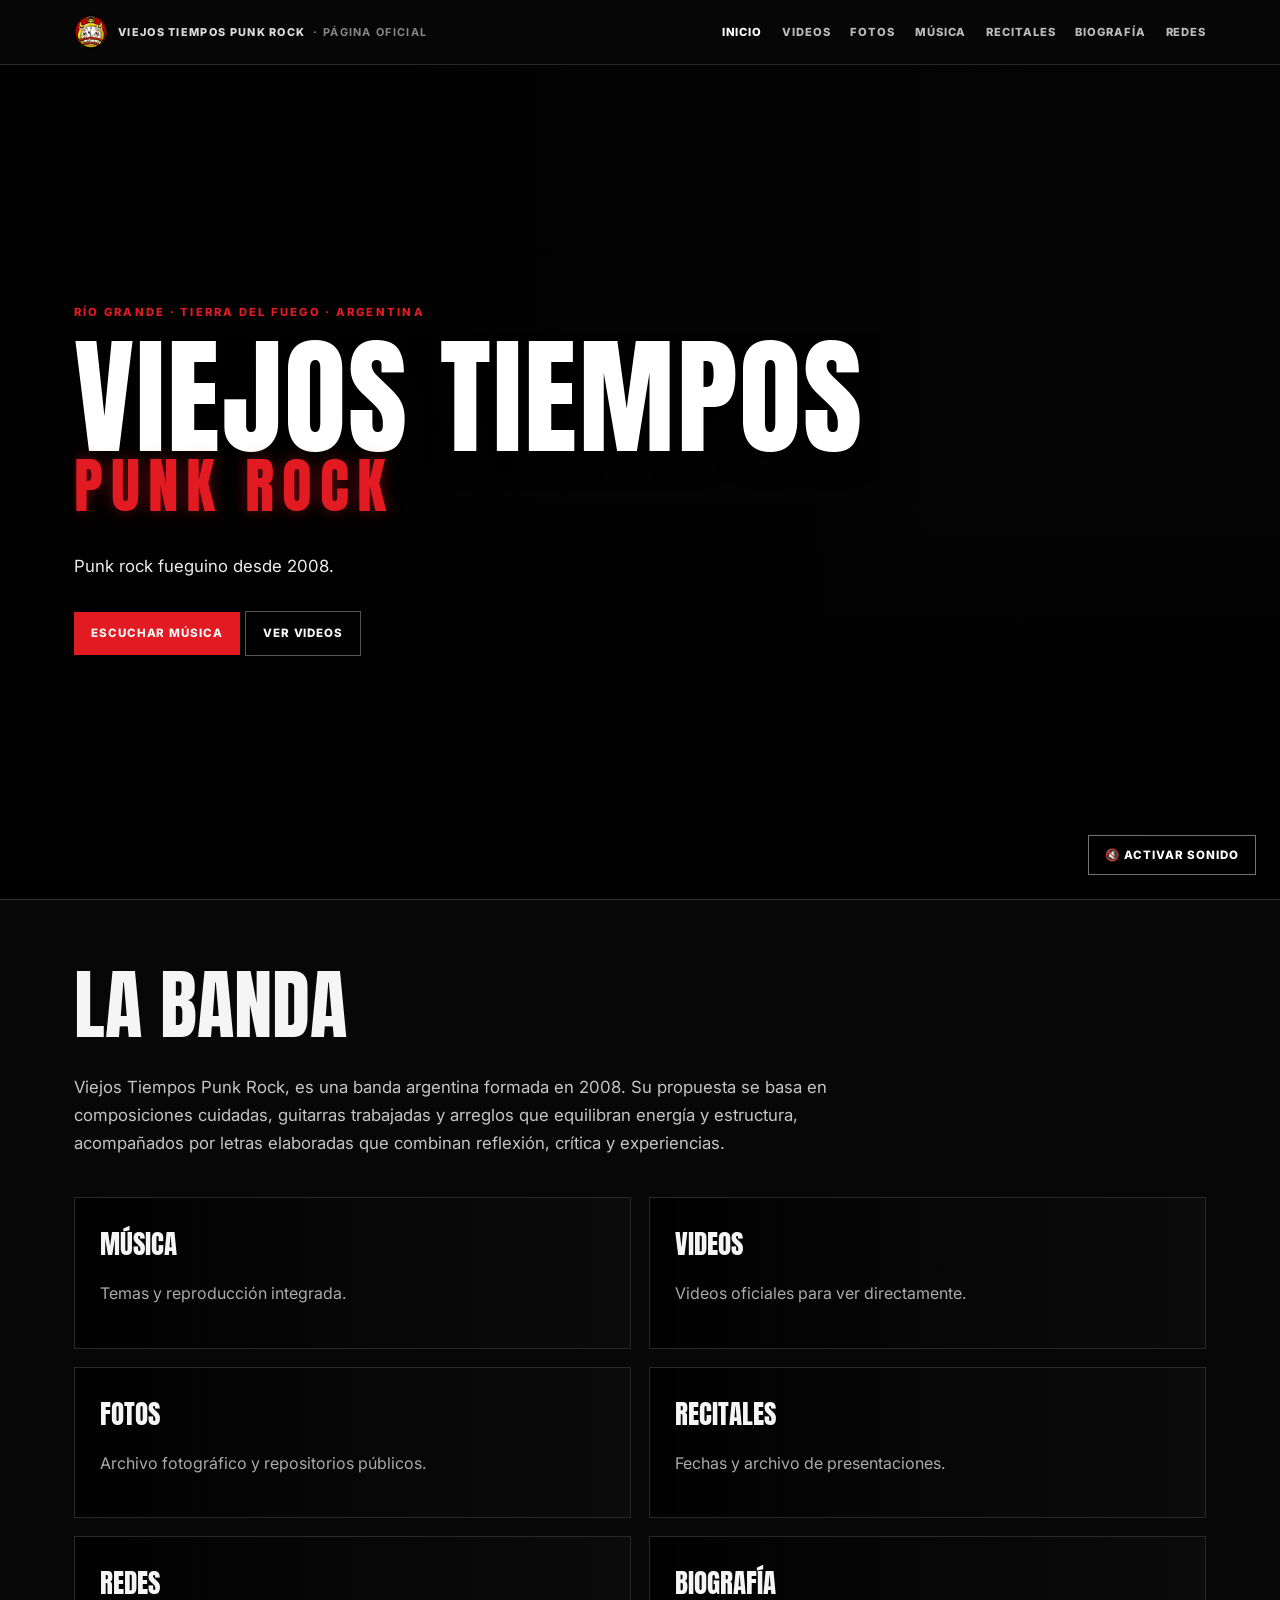
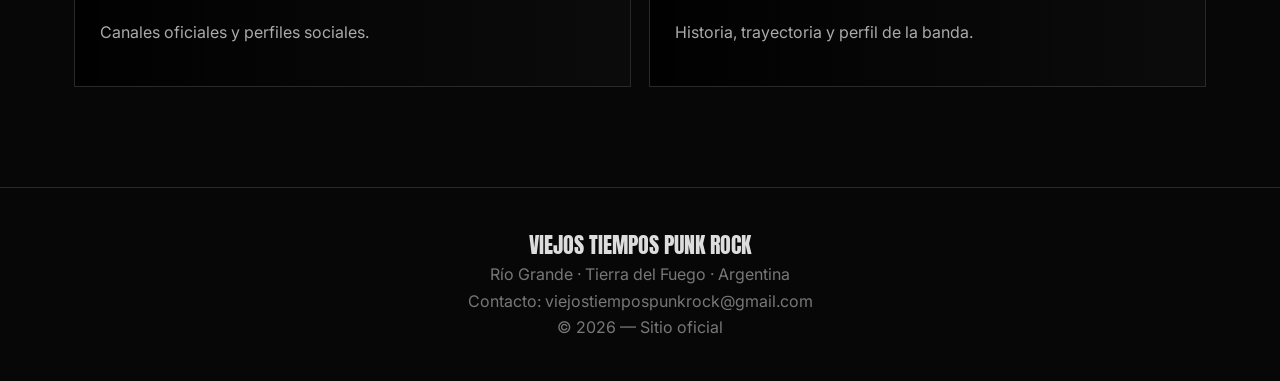
==== commit 78737378: "Add cinematic hover video effects to homepage cards" ====
--- a/index.html
+++ b/index.html
@@ -1,6 +1,19 @@
 <!doctype html><html lang="es"><head><meta charset="utf-8"><meta name="viewport" content="width=device-width,initial-scale=1"><title>Viejos Tiempos Punk Rock | Sitio Oficial</title><meta name="description" content="Viejos Tiempos Punk Rock — Río Grande, Tierra del Fuego, Argentina."><link rel="stylesheet" href="styles.css"><style>
 .cinematic{min-height:calc(100vh - 65px);position:relative;overflow:hidden;background:#050505}.hero-video{position:absolute;inset:0;overflow:hidden;background:#050505}.hero-video video{position:absolute;inset:0;width:100%;height:100%;object-fit:cover}.hero-vignette{position:absolute;inset:0;background:linear-gradient(90deg,rgba(0,0,0,.86) 0%,rgba(0,0,0,.45) 50%,rgba(0,0,0,.25) 100%),linear-gradient(0deg,rgba(0,0,0,.8),transparent 55%);z-index:1}.hero-content{position:relative;z-index:2}.cinematic h1{text-shadow:0 5px 30px #000}.cinematic .lead{color:#eee}.hero-title{display:inline-flex;flex-direction:column;align-items:flex-start;position:relative;overflow:hidden;padding:10px 18px 14px 0}.hero-title span{position:relative;display:block;line-height:.86;text-transform:uppercase}.hero-title .title-main{font-size:1em;color:#fff;letter-spacing:.015em}.hero-title .title-sub{font-size:.48em;color:#e21b23;letter-spacing:.13em;margin-top:.12em;text-shadow:0 0 16px rgba(226,27,35,.42)}.hero-title .title-main,.hero-title .title-sub{animation:titleGlow 5.5s ease-in-out infinite}.hero-title .title-sub{animation-delay:.25s}@keyframes titleGlow{0%,68%,100%{filter:brightness(1);text-shadow:inherit}76%{filter:brightness(1.12);text-shadow:0 0 10px rgba(255,255,255,.2),0 0 24px rgba(255,255,255,.08)}82%{filter:brightness(1.35);text-shadow:0 0 14px rgba(255,255,255,.42),0 0 32px rgba(255,255,255,.14)}88%{filter:brightness(1);text-shadow:inherit}}@media(prefers-reduced-motion:reduce){.hero-title .title-main,.hero-title .title-sub{animation:none}}.sound-toggle{position:absolute;right:24px;bottom:24px;z-index:4;background:rgba(0,0,0,.7);border:1px solid rgba(255,255,255,.45);color:#fff;padding:12px 16px;font:800 .72rem Inter,Arial,sans-serif;text-transform:uppercase;letter-spacing:.08em;cursor:pointer;backdrop-filter:blur(8px)}.sound-toggle:hover{border-color:#e21b23}.image-hero{background-size:cover;background-position:center;position:relative}.image-hero:after{content:"";position:absolute;inset:0;background:linear-gradient(90deg,rgba(0,0,0,.82),rgba(0,0,0,.3)),linear-gradient(0deg,rgba(0,0,0,.7),transparent)}.image-hero .hero-in{position:relative;z-index:1}
-</style></head><body><nav class="top"><div class="nav"><a class="logo logo-image" href="index.html"><img src="media/vtpr.png" alt="Viejos Tiempos Punk Rock"><span class="official-label">VIEJOS TIEMPOS PUNK ROCK <em>· PÁGINA OFICIAL</em></span></a><div class="links"><a class="active" href="index.html">Inicio</a><a href="videos.html">Videos</a><a href="fotos.html">Fotos</a><a href="musica.html">Música</a><a href="recitales.html">Recitales</a><a href="contacto.html">Biografía</a><a href="redes.html">Redes</a></div></div></nav><header class="hero cinematic">
+ 
+.home-cards .card{position:relative;overflow:hidden;isolation:isolate;transition:border-color .35s ease,transform .35s ease,background .35s ease}
+.home-cards .card::before{content:"";position:absolute;inset:0;background:linear-gradient(90deg,transparent 0%,rgba(255,255,255,.08) 42%,rgba(255,255,255,.24) 50%,rgba(255,255,255,.08) 58%,transparent 100%);transform:translateX(-130%);z-index:2;pointer-events:none}
+.home-cards .card::after{content:"";position:absolute;inset:0;background:linear-gradient(90deg,rgba(0,0,0,.94) 0%,rgba(0,0,0,.68) 42%,rgba(0,0,0,.34) 100%);z-index:1;transition:opacity .45s ease}
+.home-card-video{position:absolute;inset:0;width:100%;height:100%;object-fit:cover;opacity:0;transition:opacity .45s ease;z-index:0}
+.home-cards .card h3,.home-cards .card p{position:relative;z-index:3}
+.home-cards .card:hover{transform:translateY(-3px);border-color:#777}
+.home-cards .card:hover::before{animation:cardLightSweep .9s ease-out}
+.home-cards .card:hover::after{opacity:.42}
+.home-cards .card:hover .home-card-video{opacity:1}
+@keyframes cardLightSweep{from{transform:translateX(-130%)}to{transform:translateX(130%)}}
+@media(prefers-reduced-motion:reduce){.home-cards .card:hover::before{animation:none}.home-cards .card{transition:none}}
+@media(max-width:750px){.home-card-video{display:none}.home-cards .card::after{opacity:0}}
+</style></head><body><nav class="top"><div class="nav"><a class="logo logo-image" href="index.html"><img src="media/vtpr.png" alt="Viejos Tiempos Punk Rock"><span class="official-label">VIEJOS TIEMPOS PUNK ROCK <em>· PÁGINA OFICIAL</em></span></a><div class="links"><a class="active" href="index.html">Inicio</a><a href="videos.html">Videos</a><a href="fotos.html">Fotos</a><a href="musica.html">Música</a><a href="recitales.html">Recitales</a><a href="biografia.html">Biografía</a><a href="redes.html">Redes</a></div></div></nav><header class="hero cinematic">
 <div class="hero-video" aria-hidden="true"><video id="heroClip" autoplay muted loop playsinline preload="auto"><source src="hero/clip.mp4" type="video/mp4"></video></div>
 <div class="hero-vignette"></div>
 <div class="hero-in hero-content"><div class="eyebrow">Río Grande · Tierra del Fuego · Argentina</div><h1 class="hero-title"><span class="title-main">Viejos Tiempos</span><span class="title-sub">Punk Rock</span></h1><p class="lead">Punk rock fueguino desde 2008.</p><div style="margin-top:25px"><a class="btn" href="musica.html">Escuchar música</a><a class="btn alt" href="videos.html">Ver videos</a></div></div>
@@ -9,4 +22,27 @@
 <script>
 (function(){const v=document.getElementById('heroClip'),b=document.getElementById('soundToggle');b.addEventListener('click',function(){v.muted=!v.muted;b.textContent=v.muted?'🔇 Activar sonido':'🔊 Silenciar';b.setAttribute('aria-label',v.muted?'Activar sonido':'Silenciar');if(!v.muted)v.play().catch(()=>{});});})();
 </script>
-<main><h2>La banda</h2><p class="lead">Viejos Tiempos Punk Rock, es una banda argentina formada en 2008. Su propuesta se basa en composiciones cuidadas, guitarras trabajadas y arreglos que equilibran energía y estructura, acompañados por letras elaboradas que combinan reflexión, crítica y experiencias.</p><div class="grid" style="margin-top:40px"><a class="card" href="musica.html"><h3>Música</h3><p>Temas y reproducción integrada.</p></a><a class="card" href="videos.html"><h3>Videos</h3><p>Videos oficiales para ver directamente.</p></a><a class="card" href="fotos.html"><h3>Fotos</h3><p>Archivo fotográfico y repositorios públicos.</p></a><a class="card" href="recitales.html"><h3>Recitales</h3><p>Fechas y archivo de presentaciones.</p></a><a class="card" href="redes.html"><h3>Redes</h3><p>Canales oficiales y perfiles sociales.</p></a><a class="card" href="contacto.html"><h3>Biografía</h3><p>Historia, trayectoria y perfil de la banda.</p></a></div></main><footer><div class="footname">VIEJOS TIEMPOS PUNK ROCK</div>Río Grande · Tierra del Fuego · Argentina<br>Contacto: <a href="mailto:viejostiempospunkrock@gmail.com">viejostiempospunkrock@gmail.com</a><br>© 2026 — Sitio oficial</footer></body></html>+<main><h2>La banda</h2><p class="lead">Viejos Tiempos Punk Rock, es una banda argentina formada en 2008. Su propuesta se basa en composiciones cuidadas, guitarras trabajadas y arreglos que equilibran energía y estructura, acompañados por letras elaboradas que combinan reflexión, crítica y experiencias.</p><div class="grid home-cards" style="margin-top:40px">
+<a class="card" href="musica.html" data-video="media/boton-musica.mp4"><video class="home-card-video" muted loop playsinline preload="metadata" aria-hidden="true"></video><h3>Música</h3><p>Temas y reproducción integrada.</p></a>
+<a class="card" href="videos.html" data-video="media/boton-videos.mp4"><video class="home-card-video" muted loop playsinline preload="metadata" aria-hidden="true"></video><h3>Videos</h3><p>Videos oficiales para ver directamente.</p></a>
+<a class="card" href="fotos.html" data-video="media/boton-fotos.mp4"><video class="home-card-video" muted loop playsinline preload="metadata" aria-hidden="true"></video><h3>Fotos</h3><p>Archivo fotográfico y repositorios públicos.</p></a>
+<a class="card" href="recitales.html" data-video="media/boton-recitales.mp4"><video class="home-card-video" muted loop playsinline preload="metadata" aria-hidden="true"></video><h3>Recitales</h3><p>Fechas y archivo de presentaciones.</p></a>
+<a class="card" href="redes.html" data-video="media/boton-redes.mp4"><video class="home-card-video" muted loop playsinline preload="metadata" aria-hidden="true"></video><h3>Redes</h3><p>Canales oficiales y perfiles sociales.</p></a>
+<a class="card" href="biografia.html" data-video="media/boton-biografia.mp4"><video class="home-card-video" muted loop playsinline preload="metadata" aria-hidden="true"></video><h3>Biografía</h3><p>Historia, trayectoria y perfil de la banda.</p></a>
+</div></main><footer><div class="footname">VIEJOS TIEMPOS PUNK ROCK</div>Río Grande · Tierra del Fuego · Argentina<br>Contacto: <a href="mailto:viejostiempospunkrock@gmail.com">viejostiempospunkrock@gmail.com</a><br>© 2026 — Sitio oficial</footer><script>
+(function(){
+  const cards=document.querySelectorAll('.home-cards .card');
+  cards.forEach(card=>{
+    const video=card.querySelector('.home-card-video');
+    const src=card.dataset.video;
+    if(!video||!src)return;
+    const source=document.createElement('source');
+    source.src=src; source.type='video/mp4'; video.appendChild(source);
+    card.addEventListener('mouseenter',()=>{video.currentTime=0;video.play().catch(()=>{});});
+    card.addEventListener('mouseleave',()=>{video.pause();video.currentTime=0;});
+    card.addEventListener('focusin',()=>{video.currentTime=0;video.play().catch(()=>{});});
+    card.addEventListener('focusout',()=>{video.pause();video.currentTime=0;});
+    video.addEventListener('error',()=>{video.style.display='none';});
+  });
+})();
+</script></body></html>
--- a/styles.css
+++ b/styles.css
@@ -1,2 +1,2 @@
 @import url('https://fonts.googleapis.com/css2?family=Anton&family=Inter:wght@400;500;600;700;800&display=swap');
-:root{--bg:#070707;--panel:#111;--text:#f5f5f5;--muted:#aaa;--red:#e21b23;--line:#292929;--max:1180px}*{box-sizing:border-box}html{scroll-behavior:smooth}body{margin:0;background:var(--bg);color:var(--text);font-family:Inter,Arial,sans-serif;line-height:1.65}a{color:inherit;text-decoration:none}.top{position:sticky;top:0;z-index:20;background:rgba(7,7,7,.95);backdrop-filter:blur(12px);border-bottom:1px solid var(--line)}.nav{max-width:var(--max);margin:auto;padding:15px 24px;display:flex;align-items:center;justify-content:space-between;gap:25px}.logo{font:1.45rem Anton,Impact,sans-serif;letter-spacing:.04em}.logo b{color:var(--red)}.links{display:flex;gap:20px;flex-wrap:wrap}.links a{font-size:.7rem;font-weight:800;text-transform:uppercase;letter-spacing:.08em;color:#bbb;transition:color .5s ease}.links a:hover,.active{color:#fff!important}.hero{min-height:52vh;display:flex;align-items:end;background:radial-gradient(circle at 70% 20%,#333 0,#111 38%,#070707 75%);border-bottom:1px solid #333}.hero-in{width:min(var(--max),100%);margin:auto;padding:70px 24px}.eyebrow{color:var(--red);font-size:.7rem;font-weight:800;letter-spacing:.2em;text-transform:uppercase}.hero h1{font:clamp(4rem,10vw,8rem)/.86 Anton,Impact,sans-serif;text-transform:uppercase;margin:10px 0}.hero h1 span{color:var(--red)}main{max-width:var(--max);margin:auto;padding:70px 24px 100px}h2{font:clamp(2.7rem,6vw,5rem)/.9 Anton,Impact,sans-serif;text-transform:uppercase;margin:0 0 35px}.lead{max-width:800px;color:#c5c5c5;font-size:1.05rem}.grid{display:grid;grid-template-columns:repeat(2,1fr);gap:18px}.card{background:var(--panel);border:1px solid var(--line);padding:25px}.card h3{font:1.7rem Anton,Impact,sans-serif;text-transform:uppercase;margin:0 0 8px}.card p{color:#aaa}.btn{display:inline-block;background:var(--red);padding:12px 17px;margin:5px 5px 5px 0;font-size:.72rem;font-weight:800;text-transform:uppercase;letter-spacing:.08em}.btn.alt{background:transparent;border:1px solid #555}.video-grid{display:grid;grid-template-columns:repeat(2,1fr);gap:22px}.video{background:var(--panel);border:1px solid var(--line);overflow:hidden}.video iframe{display:block;width:100%;aspect-ratio:16/9;border:0}.video h3{font:1.3rem Anton,Impact,sans-serif;text-transform:uppercase;padding:15px 18px;margin:0}.gallery{display:grid;grid-template-columns:repeat(3,1fr);gap:15px}.photo{background:#111;border:1px solid var(--line);overflow:hidden}.photo img{width:100%;aspect-ratio:4/3;object-fit:cover;display:block}.photo p{padding:12px 15px;margin:0;color:#aaa;font-size:.85rem}.tracklist{display:grid;gap:10px}.track{display:grid;grid-template-columns:55px 1fr auto;align-items:center;gap:15px;background:var(--panel);border:1px solid var(--line);padding:12px 15px}.num{color:var(--red);font-weight:800}.track span{color:#bbb}.track a{font-size:.7rem;font-weight:800;text-transform:uppercase;border:1px solid #555;padding:8px 10px}.spotify{margin:25px 0;border-radius:12px;overflow:hidden}.socials{display:grid;grid-template-columns:repeat(3,1fr);gap:15px}.social{padding:25px;background:var(--panel);border:1px solid var(--line);font:1.6rem Anton,Impact,sans-serif;text-transform:uppercase}.social small{display:block;font:12px Inter,Arial,sans-serif;color:#999;margin-top:5px}.contact{display:grid;grid-template-columns:1fr 1fr;gap:20px}.bigmail{font-size:clamp(1.3rem,3vw,2rem);word-break:break-word;color:#fff}.dates{border-top:1px solid var(--line)}.date{display:grid;grid-template-columns:120px 1fr auto;gap:20px;padding:22px 0;border-bottom:1px solid var(--line)}.date strong{color:var(--red);font-size:1.1rem}.date p{margin:0}.date small{color:#999}footer{border-top:1px solid var(--line);padding:40px 24px;text-align:center;color:#777}.footname{font:1.4rem Anton,Impact,sans-serif;color:#ddd}@media(max-width:750px){.grid,.video-grid,.gallery,.socials,.contact{grid-template-columns:1fr}.nav{align-items:flex-start}.links{gap:10px}.logo{display:none}.date{grid-template-columns:80px 1fr}.date a{grid-column:2}.track{grid-template-columns:35px 1fr}.track a{grid-column:2;justify-self:start}}.album-player{display:grid;grid-template-columns:330px 1fr;background:var(--panel);border:1px solid var(--line);margin:0 0 22px;min-height:330px}.album-art{padding:25px;display:flex;flex-direction:column;justify-content:flex-end;position:relative;overflow:hidden;background:linear-gradient(145deg,#303030,#090909);border-right:1px solid var(--line)}.album-art:after{content:"";position:absolute;width:220px;height:220px;border:35px solid var(--red);border-radius:50%;right:-90px;top:-70px}.album-year,.album-name{position:relative;z-index:1;font-family:Anton,Impact,sans-serif}.album-year{font-size:4rem;color:var(--red);line-height:.8}.album-name{font-size:2.6rem;line-height:.9;text-transform:uppercase}.album-info{padding:30px}.album-info h2{margin:5px 0;font-size:2.8rem}.album-info p{color:#aaa}.track-mini{display:grid;grid-template-columns:1fr 1fr;gap:8px;margin:15px 0}.track-mini a{background:#191919;border:1px solid #333;padding:10px 12px;color:#ddd;font-size:.78rem}.track-mini a:hover{border-color:var(--red);color:#fff}.spotify{margin:18px 0;border-radius:12px;overflow:hidden}@media(max-width:750px){.album-player{grid-template-columns:1fr}.album-art{min-height:260px;border-right:0;border-bottom:1px solid var(--line)}.track-mini{grid-template-columns:1fr}}.image-hero{min-height:62vh;background-size:cover;background-position:center 35%;position:relative}.image-hero:after{content:"";position:absolute;inset:0;background:linear-gradient(90deg,rgba(0,0,0,.82),rgba(0,0,0,.3)),linear-gradient(0deg,rgba(0,0,0,.7),transparent)}.image-hero .hero-in{position:relative;z-index:1}.music-list{display:grid;margin:0}.music-row{display:grid;grid-template-columns:minmax(280px,1.15fr) minmax(220px,1fr);align-items:center;gap:28px;padding:10px 0;border-bottom:1px solid #242424}.music-row:first-child{border-top:1px solid #242424}.music-player iframe{display:block;width:100%;height:80px;border:0;border-radius:0}.music-info{display:flex;align-items:center;gap:18px;min-width:0}.music-info strong{font:1.35rem Anton,Impact,sans-serif;text-transform:uppercase;white-space:nowrap}.music-info span{color:#999;font-size:.82rem;white-space:nowrap}@media(max-width:750px){.music-row{grid-template-columns:1fr;gap:4px;padding:10px 0}.music-player iframe{height:80px}.music-info{gap:10px;flex-wrap:wrap}.music-info strong{font-size:1.2rem}.music-info span{font-size:.78rem}}.logo-image{display:flex;align-items:center}.logo-image img{display:block;width:auto;height:42px;max-width:190px;object-fit:contain}@media(max-width:750px){.logo-image img{height:36px;max-width:155px}}.official-label{display:flex;align-items:center;gap:8px;margin-left:10px;font:800 .68rem/1 Inter,Arial,sans-serif;letter-spacing:.12em;color:#ddd;text-transform:uppercase;white-space:nowrap}.official-label em{font-style:normal;color:#888;font-weight:700}.logo-image{gap:0}.logo-image img{height:34px;max-width:165px}.logo-image:hover .official-label{color:#fff}.logo-image:hover .official-label em{color:#e21b23}@media(max-width:750px){.official-label{font-size:.56rem;letter-spacing:.08em;white-space:normal;line-height:1.15;max-width:150px}.official-label em{display:block}.logo-image img{height:30px;max-width:130px}}.music-info>div:first-child{min-width:0}.download-track{display:inline-block;margin-left:auto;margin-right:5%;padding:7.6px 10.45px;border:1px solid #555;color:#bbb;font-size:.589rem;font-weight:800;letter-spacing:.07em;text-transform:uppercase;white-space:nowrap;transition:.25s ease}.download-track:hover{border-color:var(--red);color:#fff}.music-info{justify-content:space-between}.music-info>div:first-child{display:flex;align-items:center;gap:18px}@media(max-width:750px){.music-info{align-items:center}.music-info>div:first-child{gap:10px}.download-track{margin-left:0;margin-right:5%;padding:6.65px 8.55px;font-size:.551rem}}+:root{--bg:#070707;--panel:#111;--text:#f5f5f5;--muted:#aaa;--red:#e21b23;--line:#292929;--max:1180px}*{box-sizing:border-box}html{scroll-behavior:smooth}body{margin:0;background:var(--bg);color:var(--text);font-family:Inter,Arial,sans-serif;line-height:1.65}a{color:inherit;text-decoration:none}.top{position:sticky;top:0;z-index:20;background:rgba(7,7,7,.95);backdrop-filter:blur(12px);border-bottom:1px solid var(--line)}.nav{max-width:var(--max);margin:auto;padding:15px 24px;display:flex;align-items:center;justify-content:space-between;gap:25px}.logo{font:1.45rem Anton,Impact,sans-serif;letter-spacing:.04em}.logo b{color:var(--red)}.links{display:flex;gap:20px;flex-wrap:wrap}.links a{font-size:.7rem;font-weight:800;text-transform:uppercase;letter-spacing:.08em;color:#bbb;transition:color .5s ease}.links a:hover,.active{color:#fff!important}.hero{min-height:52vh;display:flex;align-items:end;background:radial-gradient(circle at 70% 20%,#333 0,#111 38%,#070707 75%);border-bottom:1px solid #333}.hero-in{width:min(var(--max),100%);margin:auto;padding:70px 24px}.eyebrow{color:var(--red);font-size:.7rem;font-weight:800;letter-spacing:.2em;text-transform:uppercase}.hero h1{font:clamp(4rem,10vw,8rem)/.86 Anton,Impact,sans-serif;text-transform:uppercase;margin:10px 0}.hero h1 span{color:var(--red)}main{max-width:var(--max);margin:auto;padding:70px 24px 100px}h2{font:clamp(2.7rem,6vw,5rem)/.9 Anton,Impact,sans-serif;text-transform:uppercase;margin:0 0 35px}.lead{max-width:800px;color:#c5c5c5;font-size:1.05rem}.grid{display:grid;grid-template-columns:repeat(2,1fr);gap:18px}.card{background:var(--panel);border:1px solid var(--line);padding:25px}.card h3{font:1.7rem Anton,Impact,sans-serif;text-transform:uppercase;margin:0 0 8px}.card p{color:#aaa}.btn{display:inline-block;background:var(--red);padding:12px 17px;margin:5px 5px 5px 0;font-size:.72rem;font-weight:800;text-transform:uppercase;letter-spacing:.08em}.btn.alt{background:transparent;border:1px solid #555}.video-grid{display:grid;grid-template-columns:repeat(2,1fr);gap:22px}.video{background:var(--panel);border:1px solid var(--line);overflow:hidden}.video iframe{display:block;width:100%;aspect-ratio:16/9;border:0}.video h3{font:1.3rem Anton,Impact,sans-serif;text-transform:uppercase;padding:15px 18px;margin:0}.gallery{display:grid;grid-template-columns:repeat(3,1fr);gap:15px}.photo{background:#111;border:1px solid var(--line);overflow:hidden}.photo img{width:100%;aspect-ratio:4/3;object-fit:cover;display:block}.photo p{padding:12px 15px;margin:0;color:#aaa;font-size:.85rem}.tracklist{display:grid;gap:10px}.track{display:grid;grid-template-columns:55px 1fr auto;align-items:center;gap:15px;background:var(--panel);border:1px solid var(--line);padding:12px 15px}.num{color:var(--red);font-weight:800}.track span{color:#bbb}.track a{font-size:.7rem;font-weight:800;text-transform:uppercase;border:1px solid #555;padding:8px 10px}.spotify{margin:25px 0;border-radius:12px;overflow:hidden}.socials{display:grid;grid-template-columns:repeat(3,1fr);gap:15px}.social{padding:25px;background:var(--panel);border:1px solid var(--line);font:1.6rem Anton,Impact,sans-serif;text-transform:uppercase}.social small{display:block;font:12px Inter,Arial,sans-serif;color:#999;margin-top:5px}.contact{display:grid;grid-template-columns:1fr 1fr;gap:20px}.bigmail{font-size:clamp(1.3rem,3vw,2rem);word-break:break-word;color:#fff}.dates{border-top:1px solid var(--line)}.date{display:grid;grid-template-columns:120px 1fr auto;gap:20px;padding:22px 0;border-bottom:1px solid var(--line)}.date strong{color:var(--red);font-size:1.1rem}.date p{margin:0}.date small{color:#999}footer{border-top:1px solid var(--line);padding:40px 24px;text-align:center;color:#777}.footname{font:1.4rem Anton,Impact,sans-serif;color:#ddd}@media(max-width:750px){.grid,.video-grid,.gallery,.socials,.contact{grid-template-columns:1fr}.nav{align-items:flex-start}.links{gap:10px}.logo{display:none}.date{grid-template-columns:80px 1fr}.date a{grid-column:2}.track{grid-template-columns:35px 1fr}.track a{grid-column:2;justify-self:start}}.album-player{display:grid;grid-template-columns:330px 1fr;background:var(--panel);border:1px solid var(--line);margin:0 0 22px;min-height:330px}.album-art{padding:25px;display:flex;flex-direction:column;justify-content:flex-end;position:relative;overflow:hidden;background:linear-gradient(145deg,#303030,#090909);border-right:1px solid var(--line)}.album-art:after{content:"";position:absolute;width:220px;height:220px;border:35px solid var(--red);border-radius:50%;right:-90px;top:-70px}.album-year,.album-name{position:relative;z-index:1;font-family:Anton,Impact,sans-serif}.album-year{font-size:4rem;color:var(--red);line-height:.8}.album-name{font-size:2.6rem;line-height:.9;text-transform:uppercase}.album-info{padding:30px}.album-info h2{margin:5px 0;font-size:2.8rem}.album-info p{color:#aaa}.track-mini{display:grid;grid-template-columns:1fr 1fr;gap:8px;margin:15px 0}.track-mini a{background:#191919;border:1px solid #333;padding:10px 12px;color:#ddd;font-size:.78rem}.track-mini a:hover{border-color:var(--red);color:#fff}.spotify{margin:18px 0;border-radius:12px;overflow:hidden}@media(max-width:750px){.album-player{grid-template-columns:1fr}.album-art{min-height:260px;border-right:0;border-bottom:1px solid var(--line)}.track-mini{grid-template-columns:1fr}}.image-hero{min-height:62vh;background-size:cover;background-position:center 35%;position:relative}.image-hero:after{content:"";position:absolute;inset:0;background:linear-gradient(90deg,rgba(0,0,0,.615),rgba(0,0,0,.225)),linear-gradient(0deg,rgba(0,0,0,.525),transparent)}.image-hero .hero-in{position:relative;z-index:1}.music-list{display:grid;margin:0}.music-row{display:grid;grid-template-columns:minmax(280px,1.15fr) minmax(220px,1fr);align-items:center;gap:28px;padding:10px 0;border-bottom:1px solid #242424}.music-row:first-child{border-top:1px solid #242424}.music-player iframe{display:block;width:100%;height:80px;border:0;border-radius:0}.music-info{display:flex;align-items:center;gap:18px;min-width:0}.music-info strong{font:1.35rem Anton,Impact,sans-serif;text-transform:uppercase;white-space:nowrap}.music-info span{color:#999;font-size:.82rem;white-space:nowrap}@media(max-width:750px){.music-row{grid-template-columns:1fr;gap:4px;padding:10px 0}.music-player iframe{height:80px}.music-info{gap:10px;flex-wrap:wrap}.music-info strong{font-size:1.2rem}.music-info span{font-size:.78rem}}.logo-image{display:flex;align-items:center}.logo-image img{display:block;width:auto;height:42px;max-width:190px;object-fit:contain}@media(max-width:750px){.logo-image img{height:36px;max-width:155px}}.official-label{display:flex;align-items:center;gap:8px;margin-left:10px;font:800 .68rem/1 Inter,Arial,sans-serif;letter-spacing:.12em;color:#ddd;text-transform:uppercase;white-space:nowrap}.official-label em{font-style:normal;color:#888;font-weight:700}.logo-image{gap:0}.logo-image img{height:34px;max-width:165px}.logo-image:hover .official-label{color:#fff}.logo-image:hover .official-label em{color:#e21b23}@media(max-width:750px){.official-label{font-size:.56rem;letter-spacing:.08em;white-space:normal;line-height:1.15;max-width:150px}.official-label em{display:block}.logo-image img{height:30px;max-width:130px}}.music-info>div:first-child{min-width:0}.download-track{display:inline-block;margin-left:auto;margin-right:5%;padding:7.6px 10.45px;border:1px solid #555;color:#bbb;font-size:.589rem;font-weight:800;letter-spacing:.07em;text-transform:uppercase;white-space:nowrap;transition:.25s ease}.download-track:hover{border-color:var(--red);color:#fff}.music-info{justify-content:space-between}.music-info>div:first-child{display:flex;align-items:center;gap:18px}@media(max-width:750px){.music-info{align-items:center}.music-info>div:first-child{gap:10px}.download-track{margin-left:0;margin-right:5%;padding:6.65px 8.55px;font-size:.551rem}}
